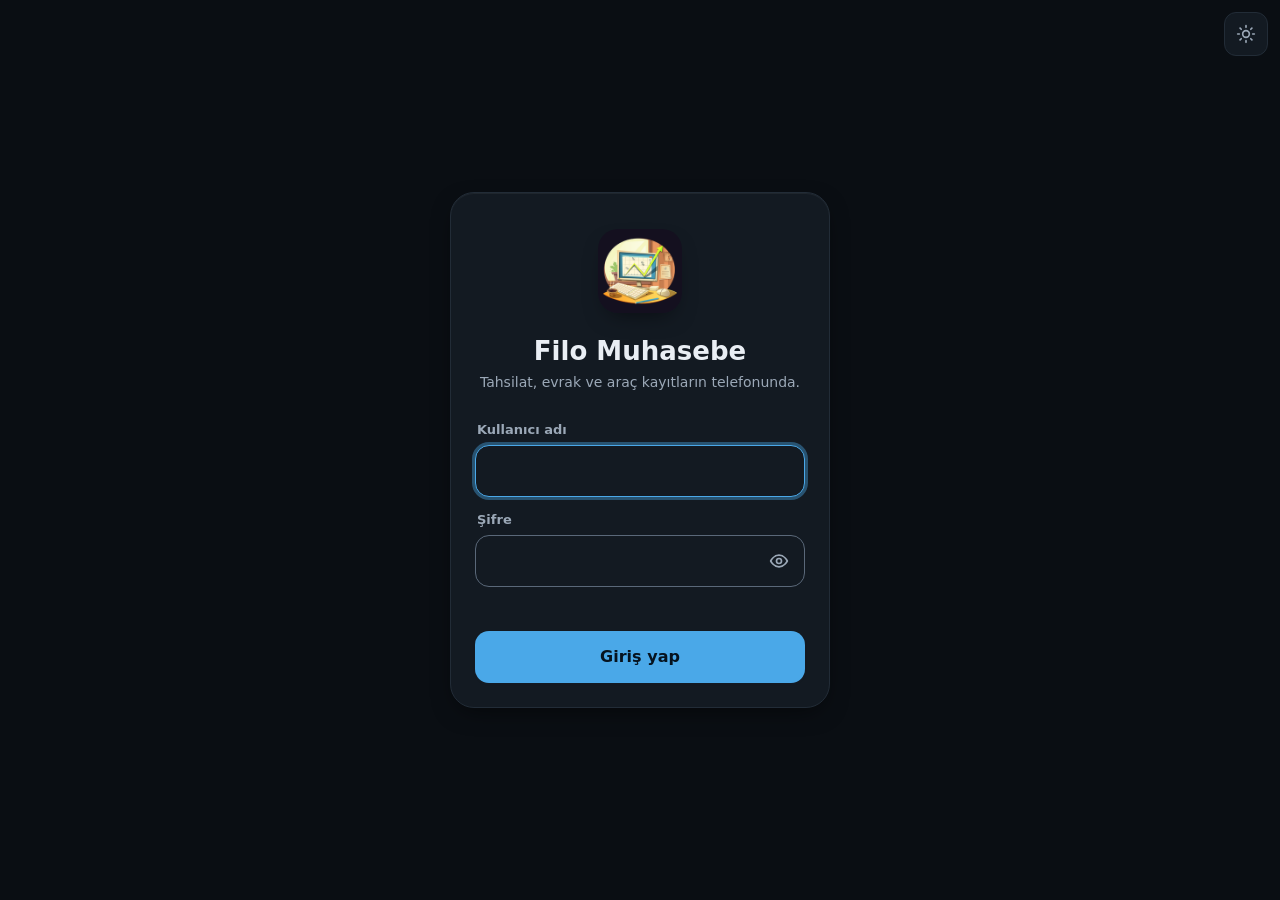
==== index.html @ 8c216546 "Mobil: okul sekmeleri (servis, indirim), son hareketler, duzenle/sil, yeni arac/esnaf/yag/belge (v16" ====
<!DOCTYPE html>
<html lang="tr">
<head>
<meta charset="utf-8">
<meta name="viewport" content="width=device-width, initial-scale=1, viewport-fit=cover">
<meta name="theme-color" content="#0a0e13">
<meta name="color-scheme" content="dark light">
<script>
// Tema ilk boyamadan önce uygulanır (parlama olmasın). Varsayılan koyu; seçim telefonda saklanır.
(function () {
  var t = 'koyu';
  try { t = localStorage.getItem('tema') === 'acik' ? 'acik' : 'koyu'; } catch (e) { /* yoksay */ }
  document.documentElement.setAttribute('data-tema', t);
  document.querySelector('meta[name=theme-color]').setAttribute('content', t === 'acik' ? '#eceff2' : '#0a0e13');
})();
</script>
<meta name="apple-mobile-web-app-capable" content="yes">
<meta name="mobile-web-app-capable" content="yes">
<meta name="apple-mobile-web-app-status-bar-style" content="default">
<meta name="apple-mobile-web-app-title" content="Filo">
<link rel="manifest" href="manifest.webmanifest">
<link rel="icon" href="favicon.ico" sizes="any">
<link rel="icon" type="image/png" sizes="32x32" href="favicon-32.png">
<link rel="apple-touch-icon" href="apple-touch-icon.png">
<link rel="stylesheet" href="stil.css">
<title>Filo Muhasebe</title>
</head>
<body>

<main id="giris" class="giris" hidden>
  <button type="button" class="ikon-btn tema-btn" data-tema-degistir aria-label="Açık temaya geç">
    <svg class="gunes" viewBox="0 0 24 24" width="20" height="20" fill="none" stroke="currentColor" stroke-width="2" stroke-linecap="round" stroke-linejoin="round" aria-hidden="true"><circle cx="12" cy="12" r="4"/><path d="M12 2v2M12 20v2M4.9 4.9l1.4 1.4M17.7 17.7l1.4 1.4M2 12h2M20 12h2M4.9 19.1l1.4-1.4M17.7 6.3l1.4-1.4"/></svg>
    <svg class="ay" viewBox="0 0 24 24" width="20" height="20" fill="none" stroke="currentColor" stroke-width="2" stroke-linecap="round" stroke-linejoin="round" aria-hidden="true"><path d="M21 12.8A9 9 0 1 1 11.2 3a7 7 0 0 0 9.8 9.8z"/></svg>
  </button>
  <form id="giris-form" class="giris-kart" autocomplete="on">
    <div id="g-marka" class="marka"><img id="g-logo" src="ikon-192.png" alt="" width="84" height="84"></div>
    <h1 id="g-baslik" style="--i:1">Filo Muhasebe</h1>
    <p id="g-alt" class="alt" style="--i:2">Tahsilat, evrak ve araç kayıtların telefonunda.</p>
    <label class="alan" style="--i:3"><span>Kullanıcı adı</span>
      <input id="g-kullanici" name="username" autocomplete="username" autocapitalize="words" required aria-describedby="g-hata">
    </label>
    <div class="alan" style="--i:4"><label for="g-pin"><span>Şifre</span></label>
      <div class="sifre-sar">
        <input id="g-pin" name="password" type="password" autocomplete="current-password" required aria-describedby="g-hata">
        <button type="button" id="g-goz" class="goz" aria-pressed="false" aria-label="Şifreyi göster">
          <svg class="acik" viewBox="0 0 24 24" width="20" height="20" fill="none" stroke="currentColor" stroke-width="2" stroke-linecap="round" stroke-linejoin="round" aria-hidden="true"><path d="M2 12s3.6-7 10-7 10 7 10 7-3.6 7-10 7S2 12 2 12z"/><circle cx="12" cy="12" r="3"/></svg>
          <svg class="kapali" viewBox="0 0 24 24" width="20" height="20" fill="none" stroke="currentColor" stroke-width="2" stroke-linecap="round" stroke-linejoin="round" aria-hidden="true"><path d="M3 3l18 18"/><path d="M10.6 5.1A10.6 10.6 0 0 1 12 5c6.4 0 10 7 10 7a17 17 0 0 1-3.2 4.2M6.6 6.6A16.6 16.6 0 0 0 2 12s3.6 7 10 7a9.8 9.8 0 0 0 4.1-.9"/><path d="M9.9 9.9a3 3 0 0 0 4.2 4.2"/></svg>
        </button>
      </div>
    </div>
    <p id="g-hata" class="hata" role="alert" style="--i:5"></p>
    <button class="btn-ana" type="submit" style="--i:6"><span>Giriş yap</span><i class="yukleniyor"></i></button>
  </form>
</main>

<div id="ana" class="ana" hidden>
  <header class="ust">
    <div class="ust-sol">
      <img id="ust-logo" class="ust-logo" alt="" hidden>
      <h1 id="baslik">Filo Muhasebe</h1>
      <span id="donem" class="rozet" hidden></span>
    </div>
    <div class="ust-sag">
      <span id="canli" class="canli"><i></i><b>Canlı</b></span>
      <button type="button" class="ikon-btn tema-btn" data-tema-degistir aria-label="Açık temaya geç">
        <svg class="gunes" viewBox="0 0 24 24" width="20" height="20" fill="none" stroke="currentColor" stroke-width="2" stroke-linecap="round" stroke-linejoin="round" aria-hidden="true"><circle cx="12" cy="12" r="4"/><path d="M12 2v2M12 20v2M4.9 4.9l1.4 1.4M17.7 17.7l1.4 1.4M2 12h2M20 12h2M4.9 19.1l1.4-1.4M17.7 6.3l1.4-1.4"/></svg>
        <svg class="ay" viewBox="0 0 24 24" width="20" height="20" fill="none" stroke="currentColor" stroke-width="2" stroke-linecap="round" stroke-linejoin="round" aria-hidden="true"><path d="M21 12.8A9 9 0 1 1 11.2 3a7 7 0 0 0 9.8 9.8z"/></svg>
      </button>
      <button id="cikis" class="ikon-btn" aria-label="Çıkış" title="Çıkış">
        <svg viewBox="0 0 24 24" width="20" height="20" fill="none" stroke="currentColor" stroke-width="2" stroke-linecap="round" stroke-linejoin="round"><path d="M9 21H5a2 2 0 0 1-2-2V5a2 2 0 0 1 2-2h4"/><path d="m16 17 5-5-5-5"/><path d="M21 12H9"/></svg>
      </button>
    </div>
  </header>

  <div id="veri-uyari" class="veri-uyari" role="status" hidden>
    <p>Veriler alınamadı. Bağlantını kontrol edip tekrar dene.</p>
    <button type="button" class="daha" id="yeniden">Yeniden dene</button>
  </div>

  <section id="v-tahsilat" class="gorunum">
    <div id="ok-bek" class="bek-yer"></div>
    <nav id="ok-sekme" class="filtreler" aria-label="Okul bölümleri"></nav>
    <div id="ok-ogr">
    <section class="ozet vurgulu" aria-label="Özet">
      <div class="ozet-kart" data-tone="kehribar"><small>Kalan</small><strong id="o-kalan">0 ₺</strong></div>
      <div class="ozet-kart" data-tone="mor"><small>Toplam ücret</small><strong id="o-ucret">0 ₺</strong></div>
      <div class="ozet-kart" data-tone="yesil"><small>Tahsil edilen</small><strong id="o-odenen">0 ₺</strong></div>
      <div class="ozet-kart" data-tone="mavi"><small>Tahsilat oranı</small><strong id="o-oran">%0</strong>
        <span class="bar"><i id="o-bar"></i></span></div>
    </section>
    <div class="arama">
      <svg viewBox="0 0 24 24" width="18" height="18" fill="none" stroke="currentColor" stroke-width="2" stroke-linecap="round"><circle cx="11" cy="11" r="7"/><path d="m20 20-3.5-3.5"/></svg>
      <input id="ara" type="search" aria-label="Öğrenci, sınıf veya plaka ara" placeholder="Öğrenci, sınıf veya plaka ara" autocomplete="off" enterkeyhint="search">
    </div>
    <nav id="filtreler" class="filtreler" aria-label="Filtre"></nav>
    <p id="sonuc" class="gizli" role="status"></p>
    <ul id="liste" class="liste"></ul>
    <p id="bos" class="bos" hidden>Eşleşen öğrenci yok. Aramayı ya da filtreyi değiştir.</p>
    </div>
    <div id="ok-diger" hidden></div>
  </section>

  <section id="v-evrak" class="gorunum" hidden>
    <div class="arama">
      <svg viewBox="0 0 24 24" width="18" height="18" fill="none" stroke="currentColor" stroke-width="2" stroke-linecap="round"><circle cx="11" cy="11" r="7"/><path d="m20 20-3.5-3.5"/></svg>
      <input id="ev-ara" type="search" aria-label="Evrak, firma veya kategori ara" placeholder="Evrak, firma veya kategori ara" autocomplete="off" enterkeyhint="search">
    </div>
    <div id="ev-liste" class="ev-liste"></div>
    <p id="ev-bos" class="bos" hidden>Eşleşen evrak yok. Aramayı değiştir.</p>
  </section>
</div>

<nav id="alt-nav" class="alt-nav" hidden aria-label="Bölümler"></nav>

<div id="toast" class="toast" role="status" aria-live="polite"></div>
<div id="perde" class="perde" hidden></div>
<aside id="sayfa" class="sayfa" aria-hidden="true" aria-label="Ayrıntı" role="dialog" aria-modal="true" tabindex="-1" inert>
  <div class="tutamac" id="tutamac" role="button" tabindex="0" aria-label="Kapat"></div>
  <div id="sayfa-icerik"></div>
</aside>

<script src="ayar.js"></script>
<script src="moduller.js"></script>
<script src="uygulama.js"></script>
</body>
</html>
---- stil.css ----
:root, html[data-tema=koyu] {
  /* Koyu premium: mürekkep-mavi zemin, petrol mavisi vurgu. Yeşil/kehribar/kırmızı yalnızca durum anlatır. */
  color-scheme: dark;
  --bg: #0a0e13; --yuz: #131a22; --yuz2: #1a232d; --cizgi: #222c37; --kenar: #5a6879;
  --ana: #4aa8e8; --ana-koyu: #74bdf0; --ana-acik: rgba(74, 168, 232, .14); --on-ana: #06131f; --halka: rgba(74, 168, 232, .4);
  --yesil: #3ecf8e; --kehribar: #f2a93b; --kirmizi: #ff7468; --mavi: #6cb9f2;
  --yazi: #e9eef4; --soluk: #9ba8b7;
  --golge: 0 1px 0 rgba(255, 255, 255, .05) inset, 0 8px 24px -8px rgba(0, 0, 0, .6);
  --golge-ust: 0 -12px 40px rgba(0, 0, 0, .55);
  --perde: rgba(3, 6, 10, .66);
  --toast-zemin: #e9eef4; --toast-yazi: #0a0e13; --on-renk: #0a0e13; --logo-zemin: #f4f7fa;
  --ust-bosluk: env(safe-area-inset-top); --alt-bosluk: env(safe-area-inset-bottom);
  --egri: cubic-bezier(.22, 1, .36, 1);
}
html[data-tema=acik] {
  /* Açık tema: soğuk beton-gri zemin, mürekkep yazı, petrol mavisi vurgu. */
  color-scheme: light;
  --bg: #eceff2; --yuz: #fbfcfd; --yuz2: #e0e5ea; --cizgi: #d1d8df; --kenar: #69747f;
  --ana: #14598a; --ana-koyu: #0e4a74; --ana-acik: rgba(20, 89, 138, .1); --on-ana: #fff; --halka: rgba(20, 89, 138, .25);
  --yesil: #15704a; --kehribar: #8a4604; --kirmizi: #b3261e; --mavi: #185f91;
  --yazi: #1b222c; --soluk: #566170;
  --golge: 0 1px 2px rgba(27, 34, 44, .08), 0 8px 24px -10px rgba(27, 34, 44, .22);
  --golge-ust: 0 -8px 32px rgba(31, 36, 48, .25);
  --perde: rgba(31, 36, 48, .45);
  --toast-zemin: #1b222c; --toast-yazi: #fff; --on-renk: #fff; --logo-zemin: #fff;
}
* { box-sizing: border-box; -webkit-tap-highlight-color: transparent; }
html { background: var(--bg); overflow-x: clip; scroll-padding-top: 64px; scroll-padding-bottom: calc(112px + var(--alt-bosluk)); }
body {
  overflow-x: clip;
  margin: 0; min-height: 100dvh; color: var(--yazi);
  font: 15px/1.4 system-ui, -apple-system, "Segoe UI", Roboto, sans-serif; -webkit-font-smoothing: antialiased;
  overscroll-behavior-y: contain;
}
[hidden] { display: none !important; }
button, input { font: inherit; color: inherit; }
button { cursor: pointer; }

/* ---------- giriş ---------- */
.giris { position: relative; min-height: 100dvh; display: grid; place-items: center; padding: 24px; padding-top: calc(24px + var(--ust-bosluk)); }
.giris .tema-btn { position: absolute; top: calc(12px + var(--ust-bosluk)); right: 12px; }
.giris-kart {
  width: min(100%, 380px); padding: 36px 24px 24px; border-radius: 24px; text-align: center;
  background: var(--yuz); border: 1px solid var(--cizgi);
  box-shadow: var(--golge); animation: belir .4s ease-out both;
}
/* Giriş açılışı: logo belirir, alanlar sırayla yükselir (bir kez, kısa) */
.giris-kart > * { animation: yuksel .5s var(--egri) both; animation-delay: calc(var(--i, 0) * 40ms + 60ms); }
.marka { display: flex; width: fit-content; max-width: 100%; height: 84px; margin: 0 auto 20px; border-radius: 20px; overflow: hidden;
  box-shadow: 0 10px 22px -10px rgba(0, 0, 0, .55); animation: logoGel .5s var(--egri) both; animation-delay: 40ms; }
.marka img { display: block; height: 100%; width: auto; max-width: 100%; object-fit: contain; }
.marka.logolu { padding: 10px 18px; background: var(--logo-zemin); border: 1px solid var(--cizgi); }
.giris-kart h1 { margin: 0; font-size: 26px; font-weight: 600; text-wrap: balance; overflow-wrap: anywhere; }
.giris-kart .alt { margin: 4px 0 28px; color: var(--soluk); font-size: 14px; }
.sifre-sar { position: relative; }
.sifre-sar input { padding-right: 56px; }
.goz { position: absolute; right: 4px; top: 4px; width: 44px; height: 44px; display: grid; place-items: center; border: 0; border-radius: 12px; background: transparent; color: var(--soluk); transition: color .2s, transform .15s var(--egri); }
.goz:active { transform: scale(.9); } .goz[aria-pressed=true] { color: var(--ana); }
.goz .kapali, .goz[aria-pressed=true] .acik { display: none; } .goz[aria-pressed=true] .kapali { display: block; }
.goz:focus-visible, .tema-btn:focus-visible, .eylem:focus-visible, .segment button:focus-visible, .alt-nav button:focus-visible, .hizli button:focus-visible,
.daha:focus-visible, .fab:focus-visible, .btn-tehlike:focus-visible, .geri:focus-visible, .kucuk:focus-visible, .ay-sec:focus-visible, .tutamac:focus-visible { outline: 2px solid var(--ana); outline-offset: 2px; }
.ust-logo { flex: none; height: 36px; width: auto; max-width: 96px; object-fit: contain; padding: 4px 8px; border-radius: 10px; background: var(--logo-zemin); border: 1px solid var(--cizgi); }
.tema-btn svg { grid-area: 1 / 1; transition: transform .45s var(--egri), opacity .25s; }
html[data-tema=koyu] .tema-btn .ay, html[data-tema=acik] .tema-btn .gunes { opacity: 0; transform: rotate(-70deg) scale(.5); }
.alan { display: block; text-align: left; margin-bottom: 14px; }
.alan span { display: block; font-size: 13px; font-weight: 600; color: var(--soluk); margin: 0 0 6px 2px; }
.alan input {
  width: 100%; height: 52px; padding: 0 16px; border-radius: 14px; border: 1px solid var(--kenar);
  background: var(--yuz); outline: none; font-size: 17px; caret-color: var(--ana); transition: border-color .2s, box-shadow .2s;
}
.alan input::placeholder { color: var(--soluk); opacity: 1; }
.alan input:focus { border-color: var(--ana); box-shadow: 0 0 0 3px var(--halka); }
.alan input[aria-invalid=true] { border-color: var(--kirmizi); }
.hata { min-height: 20px; margin: 0 0 10px; color: var(--kirmizi); font-size: 13px; font-weight: 600; }
.giris-kart.salla { animation: salla .45s; }
.btn-ana {
  position: relative; width: 100%; height: 52px; border: 0; border-radius: 14px; font-weight: 700; font-size: 16px; color: var(--on-ana);
  background: var(--ana); box-shadow: 0 1px 2px rgba(31, 36, 48, .2);
  transition: transform .15s var(--egri), background .2s;
}
.btn-ana:hover { background: var(--ana-koyu); }
.btn-ana:active { transform: scale(.97); }
.btn-ana:focus-visible, .ikon-btn:focus-visible, .chip:focus-visible, .kart:focus-visible { outline: 2px solid var(--ana); outline-offset: 3px; }
::selection { background: var(--halka); color: var(--yazi); }
.btn-ana .yukleniyor { display: none; position: absolute; right: 18px; top: 50%; width: 18px; height: 18px; margin-top: -9px;
  border: 2px solid color-mix(in srgb, var(--on-ana) 30%, transparent); border-top-color: var(--on-ana); border-radius: 50%; animation: don .7s linear infinite; }
.btn-ana.bekle { filter: saturate(.7); pointer-events: none; }
.btn-ana.bekle .yukleniyor { display: block; }

/* ---------- ana ---------- */
.ana { max-width: 720px; margin: 0 auto; padding: calc(12px + var(--ust-bosluk)) 16px calc(32px + var(--alt-bosluk)); animation: belir .5s var(--egri) both; }
.ust { display: flex; align-items: center; justify-content: space-between; padding: 8px 0 16px; }
.ust-sol { display: flex; align-items: center; gap: 4px 12px; flex-wrap: wrap; min-width: 0; }
.ust h1 { margin: 0; font-size: 24px; font-weight: 600; }
.rozet { padding: 4px 10px; border-radius: 999px; font-size: 12px; font-weight: 700; color: var(--ana);
  background: var(--ana-acik); border: 1px solid color-mix(in srgb, var(--ana) 30%, transparent); }
.ust-sag { display: flex; align-items: center; gap: 8px; }
.canli { display: inline-flex; align-items: center; gap: 6px; min-width: 92px; font-size: 12px; font-weight: 600; color: var(--soluk); white-space: nowrap; font-variant-numeric: tabular-nums; }
.canli i { width: 8px; height: 8px; border-radius: 50%; background: var(--yesil); }
.canli.kopuk i { background: var(--kirmizi); }
.ikon-btn { width: 44px; height: 44px; display: grid; place-items: center; border-radius: 12px; border: 1px solid var(--cizgi);
  background: var(--yuz); color: var(--soluk); transition: transform .15s, color .2s; }
.ikon-btn:active { transform: scale(.92); color: var(--yazi); }

.ozet { display: grid; grid-template-columns: repeat(2, minmax(0, 1fr)); gap: 12px; margin-bottom: 16px; }
.ozet-kart { padding: 16px; border-radius: 16px; background: var(--yuz); border: 1px solid var(--cizgi); }
/* Renk yalnızca durum anlatır: yeşil artı/tahsil, kehribar bekleyen/gider, kırmızı eksi. Diğer sayılar nötr kalır. */
.ozet-kart[data-tone=yesil] { --ton: var(--yesil); } .ozet-kart[data-tone=kehribar] { --ton: var(--kehribar); } .ozet-kart[data-tone=kirmizi] { --ton: var(--kirmizi); }
.ozet-kart small { display: block; color: var(--soluk); font-size: 13px; font-weight: 600; margin-bottom: 4px; }
.ozet-kart strong { font-size: clamp(17px, 5.6vw, 22px); font-weight: 600; font-variant-numeric: tabular-nums; white-space: nowrap; color: var(--ton, var(--yazi)); }
/* Vurgulu özet: ilk kart (asıl rakam) tam genişlikte ve büyük; son kart tek kalırsa o da tam genişlikte */
.ozet.vurgulu > .ozet-kart:first-child { grid-column: 1 / -1; }
.ozet.vurgulu > .ozet-kart:first-child strong { font-size: clamp(24px, 8vw, 30px); }
.ozet.vurgulu > .ozet-kart:last-child:nth-child(even) { grid-column: 1 / -1; }
.veri-uyari { margin: 0 0 16px; padding: 16px; border-radius: 16px; border: 1px solid color-mix(in srgb, var(--kehribar) 40%, transparent); background: color-mix(in srgb, var(--kehribar) 10%, transparent); }
.veri-uyari p { margin: 0 0 4px; font-weight: 600; }
.veri-uyari .daha { margin-top: 8px; }
.veri-uyari:not([hidden]) ~ .gorunum .iskelet-kart { display: none; }
.bar { display: block; height: 6px; border-radius: 3px; background: var(--yuz2); margin-top: 8px; overflow: hidden; }
.bar i { display: block; height: 100%; width: 0; border-radius: 3px; background: var(--ana); transition: width .5s var(--egri); }

.arama { position: sticky; top: 0; z-index: 5; display: flex; align-items: center; gap: 12px; height: 48px; padding: 0 16px; margin: 0 0 12px;
  border-radius: 14px; border: 1px solid var(--kenar); background: var(--yuz); color: var(--soluk);
  transition: border-color .2s, box-shadow .2s; }
.arama:focus-within { border-color: var(--ana); box-shadow: 0 0 0 3px var(--halka); color: var(--ana); }
.arama input { flex: 1; min-width: 0; height: 100%; border: 0; outline: 0; background: transparent; font-size: 16px; color: var(--yazi); caret-color: var(--ana); }
.arama input::placeholder { color: var(--soluk); opacity: 1; }

.filtreler { display: flex; gap: 8px; overflow-x: auto; padding: 2px 2px 12px; scrollbar-width: none; margin: 0 -16px; padding-inline: 16px; }
.filtreler::-webkit-scrollbar { display: none; }
.chip { flex: none; display: inline-flex; align-items: center; gap: 8px; height: 44px; padding: 0 16px; border-radius: 999px; font-size: 13px; font-weight: 600;
  border: 1px solid var(--cizgi); background: var(--yuz); color: var(--soluk); transition: background-color .2s var(--egri), border-color .2s var(--egri), color .2s var(--egri), transform .15s var(--egri); }
.chip b { font-weight: 600; padding: 1px 8px; border-radius: 999px; background: var(--yuz2); font-size: 12px; font-variant-numeric: tabular-nums; }
.chip.secili { color: var(--on-ana); border-color: var(--ana); background: var(--ana); }
.chip.secili b { background: color-mix(in srgb, var(--on-ana) 18%, transparent); }
.chip:active { transform: scale(.95); }

.liste { list-style: none; margin: 0; padding: 0; display: grid; grid-template-columns: minmax(0, 1fr); gap: 12px; }
.liste > li { min-width: 0; }
.kart { display: block; width: 100%; text-align: left; padding: 16px; border-radius: 16px; border: 1px solid var(--cizgi); background: var(--yuz); color: var(--yazi);
  transition: transform .18s var(--egri), border-color .2s, background .3s; position: relative; overflow: hidden; }
.kart:active { transform: scale(.985); background: var(--yuz2); }
.kart.yeni { animation: yuksel .4s var(--egri) both; }
.kart.degisti::before { content: ""; position: absolute; inset: 0; background: var(--ana); opacity: 0; animation: parilda 1.4s ease-out; pointer-events: none; }
.k-ust { display: flex; align-items: center; gap: 12px; }
.avatar { flex: none; width: 44px; height: 44px; border-radius: 12px; display: grid; place-items: center; font-weight: 600; font-size: 15px;
  color: var(--ana); background: var(--ana-acik); }
.k-orta { flex: 1; min-width: 0; }
.k-ad { font-weight: 700; white-space: nowrap; overflow: hidden; text-overflow: ellipsis; }
.k-alt { color: var(--soluk); font-size: 13px; white-space: nowrap; overflow: hidden; text-overflow: ellipsis; }
.k-sag { text-align: right; flex: none; }
.k-kalan { font-weight: 600; font-size: 16px; font-variant-numeric: tabular-nums; }
.k-kalan.sifir { color: var(--yesil); }
.rozet-d { display: inline-block; margin-top: 4px; padding: 2px 8px; border-radius: 999px; font-size: 12px; font-weight: 600; font-variant-numeric: tabular-nums; }
.rozet-d.odendi { color: var(--yesil); background: color-mix(in srgb, var(--yesil) 15%, transparent); }
.rozet-d.kismi { color: var(--kehribar); background: color-mix(in srgb, var(--kehribar) 15%, transparent); }
.rozet-d.bekliyor { color: var(--kirmizi); background: color-mix(in srgb, var(--kirmizi) 15%, transparent); }
.rozet-d.pesin { color: var(--mavi); background: color-mix(in srgb, var(--mavi) 15%, transparent); margin-left: 4px; }
.k-bar { height: 6px; border-radius: 3px; background: var(--yuz2); margin-top: 12px; overflow: hidden; }
.k-bar i { display: block; height: 100%; width: 0; border-radius: 3px; transition: width .5s var(--egri); }
.odendi .k-bar i, .k-bar i.odendi { background: var(--yesil); } .k-bar i.kismi { background: var(--kehribar); } .k-bar i.bekliyor { background: var(--kirmizi); }
.bos { text-align: center; color: var(--soluk); padding: 40px 0; animation: belir .4s both; }

/* ---------- alt sayfa ---------- */
.perde { position: fixed; inset: 0; z-index: 20; background: var(--perde); opacity: 0; transition: opacity .3s; }
.perde.acik { opacity: 1; }
.sayfa { position: fixed; left: 0; right: 0; bottom: 0; z-index: 30; max-width: 720px; margin: 0 auto; max-height: 88dvh; overflow-y: auto; overscroll-behavior: contain;
  padding: 8px 18px calc(24px + var(--alt-bosluk)); border-radius: 24px 24px 0 0; border: 1px solid var(--cizgi); border-bottom: 0;
  background: var(--yuz); box-shadow: var(--golge-ust);
  transform: translateY(105%); transition: transform .45s var(--egri); }
.sayfa.acik { transform: translateY(0); }
.sayfa:not(.acik) { box-shadow: none; transition-duration: .28s; }
.sayfa.surukleniyor { transition: none; }
.tutamac { position: relative; width: 100%; height: 32px; margin: -4px 0 4px; touch-action: none; cursor: pointer; border-radius: 12px; }
.tutamac::before { content: ""; position: absolute; left: 50%; top: 13px; width: 44px; height: 5px; margin-left: -22px; border-radius: 3px; background: var(--kenar); }
.d-baslik { display: flex; align-items: center; gap: 16px; margin-bottom: 16px; }
.d-baslik .avatar { width: 56px; height: 56px; border-radius: 16px; font-size: 18px; }
.d-baslik h2 { margin: 0; font-size: 19px; }
.d-baslik p { margin: 2px 0 0; color: var(--soluk); font-size: 13px; }
.d-ucluk { display: grid; grid-template-columns: repeat(3, 1fr); gap: 8px; margin-bottom: 16px; }
.d-ucluk div { padding: 12px 8px; border-radius: 14px; background: var(--bg); text-align: center; }
.d-ucluk small { display: block; color: var(--soluk); font-size: 12px; }
.d-ucluk strong { font-size: 15px; font-variant-numeric: tabular-nums; }
.d-ucluk .y strong { color: var(--yesil); } .d-ucluk .k strong { color: var(--kehribar); }
.d-eylem { display: grid; grid-template-columns: 1fr 1fr; gap: 10px; margin-bottom: 18px; }
.eylem { height: 48px; display: flex; align-items: center; justify-content: center; gap: 8px; border-radius: 14px; border: 1px solid var(--kenar);
  background: var(--yuz); color: var(--yazi); font-weight: 600; text-decoration: none; transition: transform .15s; }
.eylem:active { transform: scale(.96); } .eylem.devre { opacity: .4; pointer-events: none; } .eylem svg { flex: none; }
.d-sec { margin: 0 0 10px; font-size: 13px; font-weight: 700; color: var(--soluk); }
.zaman { list-style: none; margin: 0; padding: 0 0 0 18px; border-left: 2px solid var(--cizgi); display: grid; gap: 14px; }
.zaman li { position: relative; }
.anim .zaman li { animation: yuksel .4s var(--egri) both; animation-delay: calc(80ms + var(--sira, 0) * 40ms); }
.zaman li::before { content: ""; position: absolute; left: -25px; top: 5px; width: 12px; height: 12px; border-radius: 50%; background: var(--yesil); box-shadow: 0 0 0 4px var(--yuz); }
.z-ust { display: flex; justify-content: space-between; gap: 10px; font-weight: 700; font-variant-numeric: tabular-nums; }
.z-alt { color: var(--soluk); font-size: 12.5px; }

/* ---------- alt gezinme, bildirim, form, evrak ---------- */
body.altnavli .ana { padding-bottom: calc(96px + var(--alt-bosluk)); }
.alt-nav { position: fixed; left: 0; right: 0; bottom: 0; z-index: 10; display: flex; justify-content: flex-start; gap: 4px; padding: 8px 10px calc(8px + var(--alt-bosluk));
  overflow-x: auto; scrollbar-width: none;
  background: var(--yuz); border-top: 1px solid var(--cizgi); }
.alt-nav::-webkit-scrollbar { display: none; }
.alt-nav button { flex: 1 0 68px; white-space: nowrap; display: flex; flex-direction: column; align-items: center; gap: 3px; padding: 8px 6px; border: 0; border-radius: 14px;
  background: transparent; color: var(--soluk); font-size: 12px; font-weight: 600; transition: color .2s, background .25s var(--egri), transform .15s; }
.alt-nav button img { width: 34px; height: 34px; object-fit: contain; opacity: .6; filter: saturate(.7); transition: opacity .25s, transform .3s var(--egri), filter .25s; }
.alt-nav button.secili img { opacity: 1; filter: none; transform: scale(1.12); }
.alt-nav button svg { flex: none; width: 34px; height: 34px; padding: 6px; opacity: .6; transition: opacity .25s; }
.alt-nav button.secili svg { opacity: 1; }
.diger-liste { list-style: none; margin: 0; padding: 0; display: grid; gap: 8px; }
.kart.diger img { flex: none; width: 34px; height: 34px; object-fit: contain; }
.kart.diger.secili { border-color: var(--ana); }
.soru-kutu { width: min(90vw, 360px); padding: 24px 20px 20px; border-radius: 20px; border: 1px solid var(--cizgi); background: var(--yuz); color: var(--yazi); box-shadow: var(--golge); }
.soru-kutu::backdrop { background: var(--perde); }
.soru-kutu h2 { margin: 0 0 8px; font-size: 18px; }
.soru-kutu p { margin: 0 0 20px; color: var(--soluk); font-size: 15px; line-height: 1.5; }
.soru-dugme { display: grid; grid-template-columns: 1fr 1fr; gap: 10px; }
.soru-dugme .btn-ana { height: 48px; font-size: 15px; }
.btn-ana.tehlike { background: var(--kirmizi); color: var(--on-renk); }
.btn-ana.tehlike:hover { background: var(--kirmizi); }
.alt-nav button:active { transform: scale(.94); }
.alt-nav button.secili { color: var(--ana); background: var(--ana-acik); }
.alt-nav button[hidden] { display: none; }

.toast { position: fixed; left: 50%; bottom: calc(24px + var(--alt-bosluk)); z-index: 50; max-width: min(92vw, 420px); padding: 12px 18px; border-radius: 14px;
  background: var(--toast-zemin); color: var(--toast-yazi); border: 1px solid var(--toast-zemin); box-shadow: var(--golge); font-weight: 600; font-size: 14px; text-align: center;
  transform: translate(-50%, 30px); opacity: 0; pointer-events: none; transition: transform .35s var(--egri), opacity .25s; }
body.altnavli .toast { bottom: calc(92px + var(--alt-bosluk)); }
.toast.goster { transform: translate(-50%, 0); opacity: 1; }
.toast.hata { background: var(--kirmizi); border-color: var(--kirmizi); color: var(--on-renk); } .toast.uyari { background: var(--kehribar); border-color: var(--kehribar); color: var(--on-renk); }

.ev-liste .d-sec { margin: 18px 0 8px; display: flex; align-items: center; gap: 8px; }
.ev-liste .d-sec b { padding: 1px 8px; border-radius: 999px; background: var(--yuz2); font-size: 12px; }
.ev-ikon { font-size: 12px; letter-spacing: .3px; background: var(--ana); color: var(--on-ana); }
.kart.ev svg { flex: none; color: var(--ana); }
.kart.yukleniyor-k { opacity: .55; pointer-events: none; animation: nabizK 1s ease-in-out infinite; }
@keyframes nabizK { 50% { opacity: .85; } }

.rozet-d.bek { color: var(--kehribar); background: color-mix(in srgb, var(--kehribar) 15%, transparent); margin-left: 4px; }
.geri { width: 44px; height: 44px; border-radius: 12px; border: 1px solid var(--cizgi); background: var(--yuz); font-size: 26px; line-height: 1; color: var(--yazi); }
.d-baslik .geri { flex: none; }
#d-odeme-ekle { margin-bottom: 12px; }
.zaman.bekleyen li::before { background: var(--kehribar); }
.zaman.bekleyen li.red::before { background: var(--kirmizi); }
.kucuk { margin-left: 8px; padding: 2px 12px; min-height: 44px; min-width: 44px; border-radius: 8px; border: 1px solid var(--cizgi); background: var(--yuz); color: var(--soluk); font-size: 13px; }

#odeme-form .alan { margin-bottom: 14px; }
.hizli { margin: -6px 0 12px; display: flex; gap: 8px; flex-wrap: wrap; }
.hizli:empty { display: none; }
.hizli button { min-height: 44px; padding: 0 16px; border-radius: 999px; border: 1px solid var(--cizgi); background: var(--yuz); color: var(--ana); font-size: 13px; font-weight: 600; }
.segment { display: grid; grid-template-columns: repeat(3, minmax(0, 1fr)); gap: 8px; padding: 4px; border-radius: 14px; background: var(--yuz2); border: 1px solid var(--cizgi); }
.segment button { height: 44px; border: 0; border-radius: 10px; background: transparent; color: var(--soluk); font-size: 13px; font-weight: 600; transition: background-color .2s var(--egri), color .2s var(--egri); }
.segment button.secili { background: var(--ana); color: var(--on-ana); }
.foto-sec { display: grid; grid-template-columns: 1fr 1fr; gap: 10px; }
.foto-sec .eylem { cursor: pointer; font-size: 14px; position: relative; }
.foto-sec input[type=file] { position: absolute; inset: 0; width: 100%; height: 100%; opacity: 0; cursor: pointer; }
.foto-sec .eylem:focus-within { outline: 2px solid var(--ana); outline-offset: 2px; }
.onizleme { display: flex; align-items: center; gap: 12px; margin-top: 10px; padding: 8px; border-radius: 14px; background: var(--bg); border: 1px solid var(--cizgi); font-size: 12.5px; color: var(--soluk); }
.onizleme img, .onizleme .pdf { flex: none; width: 56px; height: 56px; border-radius: 10px; object-fit: cover; }
.onizleme .pdf { display: grid; place-items: center; background: var(--yuz2); font-weight: 600; color: var(--ana); }
.onizleme span { flex: 1; min-width: 0; overflow: hidden; text-overflow: ellipsis; white-space: nowrap; }
.not-kucuk { margin: 12px 4px 0; text-align: center; color: var(--soluk); font-size: 12px; }
.alan input[type=date], .alan input[type=time] { color-scheme: inherit; }
.alan select { width: 100%; height: 52px; padding: 0 12px; border-radius: 14px; border: 1px solid var(--kenar); background: var(--yuz); color: var(--yazi); font-size: 16px; outline: none; }
.alan select:focus { border-color: var(--ana); box-shadow: 0 0 0 3px var(--halka); }
#modul-form .alan { margin-bottom: 14px; }
.hesap { margin: -4px 0 14px; padding: 10px 14px; border-radius: 12px; background: var(--ana-acik); border: 1px solid color-mix(in srgb, var(--ana) 30%, transparent); font-size: 13.5px; }

/* ---------- modül sayfaları ---------- */
.filtre-satir { display: flex; align-items: center; gap: 8px; margin: 0 -16px 4px; padding-inline: 16px; }
.filtre-satir .filtreler { flex: 1; min-width: 0; margin: 0; padding-inline: 0; }
.ay-sec { flex: none; height: 44px; max-width: 46%; padding: 0 12px; border-radius: 999px; border: 1px solid var(--cizgi); background: var(--yuz); color: var(--yazi); font-size: 16px; font-weight: 600; margin-bottom: 12px; }
.daha { display: block; width: 100%; margin: 12px 0 0; height: 48px; border-radius: 14px; border: 1px dashed var(--kenar); background: transparent; color: var(--ana); font-weight: 600; }
.fab { position: fixed; right: 16px; bottom: calc(92px + var(--alt-bosluk)); z-index: 9; width: 56px; height: 56px; display: grid; place-items: center; border: 0; border-radius: 16px; color: var(--on-ana);
  background: var(--ana); box-shadow: var(--golge); animation: yuksel .4s var(--egri) both; transition: transform .15s var(--egri); }
.fab:active { transform: scale(.94); }
.gorunum:has(> .fab) { padding-bottom: 72px; }
body:not(.altnavli) .fab { bottom: calc(24px + var(--alt-bosluk)); }
.bek-liste { list-style: none; margin: 0 0 12px; padding: 0; display: grid; gap: 8px; }
.bek-liste li { padding: 10px 14px; border-radius: 14px; background: color-mix(in srgb, var(--kehribar) 12%, transparent); border: 1px solid color-mix(in srgb, var(--kehribar) 40%, transparent); font-size: 13.5px; display: flex; flex-wrap: wrap; align-items: center; gap: 4px 10px; }
.bek-liste li.red { background: color-mix(in srgb, var(--kirmizi) 12%, transparent); border-color: color-mix(in srgb, var(--kirmizi) 42%, transparent); }
.bek-liste small { color: var(--soluk); flex: 1 1 100%; }

/* ---------- ayarlar: kullanıcı yönetimi ---------- */
.ay-not { margin: 0 0 6px; }
.ay-durum { margin: 0 0 12px; min-height: 18px; }
.onay-blok { margin-bottom: 14px; }
.onay-etiket { margin: 0 0 6px 2px; font-size: 13px; font-weight: 600; color: var(--soluk); }
.onay-grup { display: grid; border: 1px solid var(--kenar); border-radius: 14px; background: var(--yuz); overflow: hidden; }
.onay { display: flex; align-items: center; gap: 12px; min-height: 48px; padding: 0 16px; font-size: 15px; cursor: pointer; }
.onay + .onay { border-top: 1px solid var(--cizgi); }
.onay input { flex: none; width: 22px; height: 22px; margin: 0; accent-color: var(--ana); }
.izin-liste { list-style: none; margin: 0 0 18px; padding: 0; border: 1px solid var(--cizgi); border-radius: 14px; background: var(--yuz); overflow: hidden; }
.izin-liste li { display: flex; align-items: center; gap: 12px; min-height: 44px; padding: 0 14px; color: var(--soluk); font-size: 14.5px; }
.izin-liste li + li { border-top: 1px solid var(--cizgi); }
.izin-liste li.var { color: var(--yazi); font-weight: 600; }
.izin-liste i { flex: none; width: 20px; text-align: center; font-style: normal; color: var(--kenar); }
.izin-liste li.var i { color: var(--yesil); }
.btn-tehlike { width: 100%; height: 48px; margin-top: 10px; border-radius: 14px; border: 1px solid var(--kirmizi); background: transparent; color: var(--kirmizi); font-weight: 700; font-size: 15px; transition: transform .15s var(--egri), background .2s; }
.btn-tehlike:active { transform: scale(.97); background: color-mix(in srgb, var(--kirmizi) 10%, transparent); }
.d-satir { display: flex; justify-content: space-between; gap: 16px; padding: 10px 2px; border-bottom: 1px solid var(--cizgi); font-size: 14px; }
.d-satir span { color: var(--soluk); flex: none; } .d-satir b { font-weight: 600; text-align: right; overflow-wrap: anywhere; }
.d-satir a, .zaman a { color: var(--ana); text-underline-offset: 3px; }
.d-sec { margin-top: 18px; }
.belge-liste { list-style: none; margin: 0; padding: 0; display: grid; gap: 8px; }
.belge-liste li { display: flex; justify-content: space-between; align-items: center; gap: 12px; padding: 10px 12px; border-radius: 14px; background: var(--bg); }
.belge-liste li div { min-width: 0; } .belge-liste b { display: block; font-size: 14px; } .belge-liste small { color: var(--soluk); font-size: 12px; }
.belge-liste .rozet-d { margin-top: 0; flex: none; }
.yesil-y { color: var(--yesil); }
.zaman li.od::before { background: var(--mavi); }
.ist-sirasi { display: grid; grid-template-columns: repeat(2, minmax(0, 1fr)); gap: 8px; margin-bottom: 14px; }
.ist { padding: 10px 12px; border-radius: 14px; background: var(--yuz); border: 1px solid var(--cizgi); }
.ist small { display: block; color: var(--soluk); font-size: 12px; } .ist strong { font-size: 15px; font-variant-numeric: tabular-nums; }
.ist-bakiye { margin-bottom: 4px; }
.grafik { position: relative; touch-action: pan-y; display: grid; grid-template-columns: repeat(12, minmax(0, 1fr)); gap: 2px; align-items: end; height: 176px; padding: 10px 8px 4px; border-radius: 18px; background: var(--yuz); border: 1px solid var(--cizgi); }
.grafik::before { content: ""; position: absolute; inset: 10px 8px 24px; pointer-events: none; background: repeating-linear-gradient(to bottom, var(--cizgi) 0 1px, transparent 1px 25%); opacity: .7; }
.b-grup { position: relative; height: 100%; display: flex; flex-direction: column; justify-content: flex-end; align-items: center; gap: 4px; min-width: 0; padding: 0; border: 0; border-radius: 10px; background: transparent; color: inherit; transition: background .2s; }
.b-grup.secili { background: color-mix(in srgb, var(--ana) 11%, transparent); }
.b-grup:focus-visible { outline: 2px solid var(--ana); outline-offset: 1px; }
.b-cift { flex: 1; width: 100%; display: flex; align-items: flex-end; justify-content: center; gap: 2px; }
.b-cift i { flex: 1; max-width: 9px; min-height: 2px; border-radius: 3px 3px 0 0; transform-origin: bottom; transition: opacity .25s; }
.grafik.ilk-cizim .b-cift i { animation: buyu .5s var(--egri) both; }
.grafik.sec .b-grup:not(.secili) .b-cift i { opacity: .7; }
.b-cift i.gelir, .lejant i.gelir { background: var(--yesil); }
/* Gider çubuğu çizgili: yeşil/kehribar ayrımı renk körlüğünde de okunur */
.b-cift i.gider, .lejant i.gider { background: repeating-linear-gradient(135deg, var(--kehribar) 0 3px, color-mix(in srgb, var(--kehribar) 35%, var(--yuz)) 3px 6px); }
.b-grup small { font-size: 12px; color: var(--soluk); padding-bottom: 2px; } .b-grup.secili small { color: var(--yazi); font-weight: 700; }
.gr-oku { min-height: 22px; margin: 0 0 8px; display: flex; flex-wrap: wrap; align-items: baseline; gap: 2px 14px; font-size: 13px; color: var(--soluk); font-variant-numeric: tabular-nums; }
.gr-oku b { margin-right: auto; color: var(--yazi); font-weight: 700; } .gr-oku .g { color: var(--yesil); font-weight: 700; } .gr-oku .d { color: var(--kehribar); font-weight: 700; }
.lejant { display: flex; gap: 16px; justify-content: center; margin: 8px 0 4px; font-size: 12px; color: var(--soluk); }
.lejant i { display: inline-block; width: 10px; height: 10px; border-radius: 3px; margin-right: 6px; }
.sayi-rozet { padding: 1px 8px; border-radius: 999px; background: var(--yuz2); font-size: 12px; font-variant-numeric: tabular-nums; }
.d-satir b, .belge-liste b, .hesap { font-variant-numeric: tabular-nums; }
@keyframes buyu { from { transform: scaleY(0); } to { transform: scaleY(1); } }

/* ---------- geçiş, iskelet, dokunma ---------- */
.gorunum.gecis { animation: gecisGel .34s var(--egri) both; }
.iskelet-kart { position: relative; overflow: hidden; height: 86px; border-radius: 16px; border: 1px solid var(--cizgi); background: var(--yuz); }
.iskelet-kart::after { content: ""; position: absolute; inset: 0; background: linear-gradient(100deg, transparent 30%, var(--yuz2) 50%, transparent 70%); transform: translateX(-100%); animation: parilti 1.6s linear 6; }
.gizli { position: absolute; width: 1px; height: 1px; overflow: hidden; clip-path: inset(50%); white-space: nowrap; }
button:disabled { cursor: not-allowed; opacity: .5; }
@media (hover: hover) {
  .kart:hover { border-color: var(--kenar); } .chip:hover { border-color: var(--kenar); color: var(--yazi); }
  .chip.secili:hover { color: var(--on-ana); } .alt-nav button:hover:not(.secili) { color: var(--yazi); } .ikon-btn:hover { color: var(--yazi); border-color: var(--kenar); }
}
html.tema-gecis, html.tema-gecis *:not(svg):not(.sayfa):not(.perde) { transition: background-color .3s ease, border-color .3s ease, color .3s ease !important; }
.sayfa:focus { outline: none; }

/* ---------- animasyonlar ---------- */
@keyframes yuksel { from { opacity: 0; transform: translateY(8px); } to { opacity: 1; transform: none; } }
@keyframes logoGel { from { opacity: 0; transform: scale(.92); } to { opacity: 1; transform: none; } }
@keyframes gecisGel { from { opacity: 0; transform: translateY(10px); } to { opacity: 1; transform: none; } }
@keyframes parilti { to { transform: translateX(100%); } }
@keyframes belir { from { opacity: 0; } to { opacity: 1; } }
@keyframes salla { 20%, 60% { transform: translateX(-8px); } 40%, 80% { transform: translateX(8px); } }
@keyframes don { to { transform: rotate(360deg); } }
@keyframes nabiz { 50% { opacity: .35; } }
@keyframes parilda { 0% { opacity: .28; } 100% { opacity: 0; } }
@media (prefers-reduced-motion: reduce) { *, *::before, *::after { animation-duration: .01ms !important; animation-delay: 0s !important; animation-iteration-count: 1 !important; transition-duration: .01ms !important; scroll-behavior: auto !important; } .iskelet-kart::after { animation: none; }
  /* Hareket azaltılsa bile "işleniyor" geri bildirimi kalır: dönmez, yalnızca yavaşça solup belirir */
  .btn-ana.bekle .yukleniyor { animation: nabiz 1.4s ease-in-out infinite !important; } }
@media (min-width: 640px) { .ozet { grid-template-columns: repeat(4, minmax(0, 1fr)); } }

/* ---------- düzenle/sil, okul sekmeleri, ek özetler ---------- */
.d-eylem.tek { grid-template-columns: 1fr; }
.d-eylem:not(:first-child) { margin-top: 18px; }
.eylem-sil { color: var(--kirmizi); border-color: color-mix(in srgb, var(--kirmizi) 55%, transparent); }
.satir-eylem { display: flex; flex-wrap: wrap; gap: 8px; margin-top: 4px; }
.satir-eylem .kucuk { margin-left: 0; }
.b-sag { display: inline-flex; align-items: center; gap: 6px; flex: none; }
.b-sag .kucuk { margin-left: 0; }
#ok-sekme { margin-bottom: 4px; }
.ok-not { margin: 0 0 12px; }
.kart.sabit { cursor: default; }
.kart.sabit:active { transform: none; background: var(--yuz); }
.kart.ev-yok { opacity: .6; cursor: default; }
.kart.ev-yok:active { transform: none; background: var(--yuz); }
.srv-satir { display: flex; justify-content: space-between; flex-wrap: wrap; gap: 4px 12px; margin-top: 10px; font-size: 12.5px; color: var(--soluk); }
.srv-satir a { color: inherit; }
.srv-rozet { display: flex; flex-wrap: wrap; gap: 6px; margin-top: 10px; }
.kirmizi-y { color: var(--kirmizi); }
.ekstra-kutu { margin: 0 0 12px; border: 1px solid var(--cizgi); border-radius: 16px; background: var(--yuz); padding: 0 14px; }
.ekstra-kutu summary { cursor: pointer; padding: 14px 0; min-height: 44px; font-weight: 700; font-size: 14px; display: flex; align-items: center; gap: 8px; }
.ekstra-kutu summary:focus-visible { outline: 2px solid var(--ana); outline-offset: 2px; border-radius: 8px; }
.ekstra-kutu[open] summary { border-bottom: 1px solid var(--cizgi); margin-bottom: 10px; }
.ekstra-kutu .belge-liste { padding-bottom: 12px; }
.bolum-liste { list-style: none; margin: 0; padding: 0 0 12px; display: grid; gap: 10px; }
.bolum-liste li { display: grid; grid-template-columns: minmax(0, 1fr) minmax(0, 1.2fr) auto; align-items: center; gap: 10px; font-size: 13px; }
.bolum-liste li > span:first-child { overflow: hidden; text-overflow: ellipsis; white-space: nowrap; }
.b-cubuk { height: 8px; border-radius: 999px; background: var(--yuz2); overflow: hidden; }
.b-cubuk i { display: block; height: 100%; border-radius: 999px; background: var(--ana); }
.hareket-liste { list-style: none; margin: 0 0 16px; padding: 0; display: grid; gap: 8px; }
.hareket-liste li { display: flex; justify-content: space-between; align-items: center; gap: 12px; padding: 10px 12px; border-radius: 14px; background: var(--bg); }
.hareket-liste li div { min-width: 0; } .hareket-liste b { display: block; font-size: 14px; }
.hareket-liste small { display: block; color: var(--soluk); font-size: 12px; overflow: hidden; text-overflow: ellipsis; white-space: nowrap; }
.h-tutar { flex: none; font-weight: 700; font-variant-numeric: tabular-nums; font-size: 14px; }
.h-tutar.gelir { color: var(--yesil); } .h-tutar.gider { color: var(--kehribar); } .h-tutar.odeme { color: var(--mavi); }
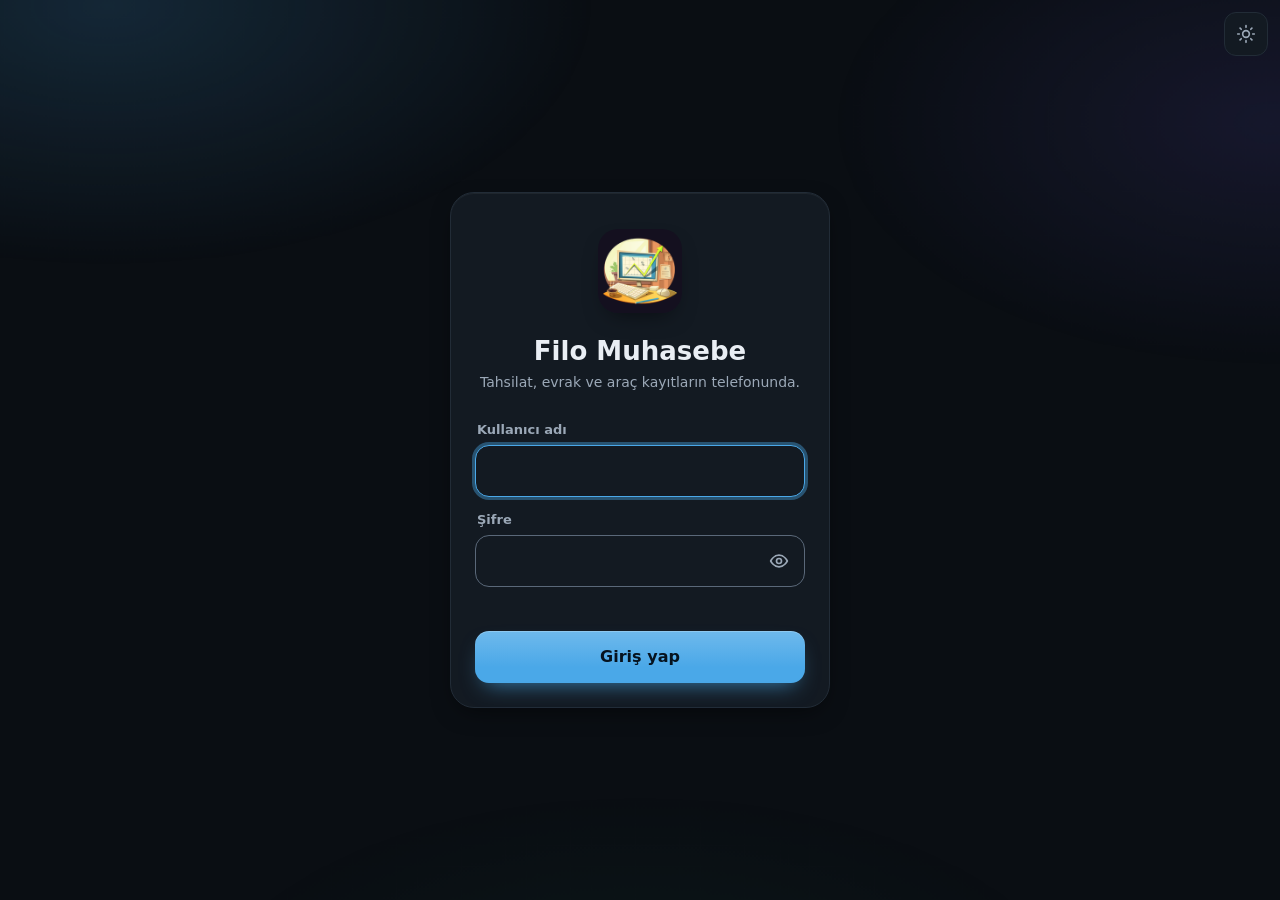
==== commit a1cff149: "Hareket katmani: dokunma dalgasi, kayan sekme, cekerek yenile (v20)" ====
--- a/index.html
+++ b/index.html
@@ -122,5 +122,6 @@
 <script src="ayar.js"></script>
 <script src="moduller.js"></script>
 <script src="uygulama.js"></script>
+<script src="hareket.js"></script>
 </body>
 </html>
--- a/stil.css
+++ b/stil.css
@@ -49,7 +49,7 @@
 .marka { display: flex; width: fit-content; max-width: 100%; height: 84px; margin: 0 auto 20px; border-radius: 20px; overflow: hidden;
   box-shadow: 0 10px 22px -10px rgba(0, 0, 0, .55); animation: logoGel .5s var(--egri) both; animation-delay: 40ms; }
 .marka img { display: block; height: 100%; width: auto; max-width: 100%; object-fit: contain; }
-.marka.logolu { padding: 10px 18px; background: var(--logo-zemin); border: 1px solid var(--cizgi); }
+.marka.logolu { padding: 0; background: transparent; border: 0; box-shadow: none; border-radius: 0; overflow: visible; }
 .giris-kart h1 { margin: 0; font-size: 26px; font-weight: 600; text-wrap: balance; overflow-wrap: anywhere; }
 .giris-kart .alt { margin: 4px 0 28px; color: var(--soluk); font-size: 14px; }
 .sifre-sar { position: relative; }
@@ -59,7 +59,7 @@
 .goz .kapali, .goz[aria-pressed=true] .acik { display: none; } .goz[aria-pressed=true] .kapali { display: block; }
 .goz:focus-visible, .tema-btn:focus-visible, .eylem:focus-visible, .segment button:focus-visible, .alt-nav button:focus-visible, .hizli button:focus-visible,
 .daha:focus-visible, .fab:focus-visible, .btn-tehlike:focus-visible, .geri:focus-visible, .kucuk:focus-visible, .ay-sec:focus-visible, .tutamac:focus-visible { outline: 2px solid var(--ana); outline-offset: 2px; }
-.ust-logo { flex: none; height: 36px; width: auto; max-width: 96px; object-fit: contain; padding: 4px 8px; border-radius: 10px; background: var(--logo-zemin); border: 1px solid var(--cizgi); }
+.ust-logo { flex: none; height: 36px; width: auto; max-width: 96px; object-fit: contain; background: transparent; }
 .tema-btn svg { grid-area: 1 / 1; transition: transform .45s var(--egri), opacity .25s; }
 html[data-tema=koyu] .tema-btn .ay, html[data-tema=acik] .tema-btn .gunes { opacity: 0; transform: rotate(-70deg) scale(.5); }
 .alan { display: block; text-align: left; margin-bottom: 14px; }
@@ -342,7 +342,12 @@
   .kart:hover { border-color: var(--kenar); } .chip:hover { border-color: var(--kenar); color: var(--yazi); }
   .chip.secili:hover { color: var(--on-ana); } .alt-nav button:hover:not(.secili) { color: var(--yazi); } .ikon-btn:hover { color: var(--yazi); border-color: var(--kenar); }
 }
-html.tema-gecis, html.tema-gecis *:not(svg):not(.sayfa):not(.perde) { transition: background-color .3s ease, border-color .3s ease, color .3s ease !important; }
+::view-transition-old(root), ::view-transition-new(root) { animation-duration: .35s; animation-timing-function: ease; mix-blend-mode: normal; }
+
+/* Salt okunur hesap: tüm yazma denetimleri gizlenir (asıl denetim Apps Script ve masaüstündedir) */
+html.salt-okunur .fab, html.salt-okunur #d-odeme-ekle, html.salt-okunur #d-duzenle, html.salt-okunur .d-eylem,
+html.salt-okunur .satir-eylem, html.salt-okunur #ar-ekle, html.salt-okunur [data-belge],
+html.salt-okunur #es-islem, html.salt-okunur #es-odeme, html.salt-okunur #ar-yag, html.salt-okunur #ar-belge { display: none !important; }
 .sayfa:focus { outline: none; }
 
 /* ---------- animasyonlar ---------- */
@@ -394,3 +399,110 @@
 .hareket-liste small { display: block; color: var(--soluk); font-size: 12px; overflow: hidden; text-overflow: ellipsis; white-space: nowrap; }
 .h-tutar { flex: none; font-weight: 700; font-variant-numeric: tabular-nums; font-size: 14px; }
 .h-tutar.gelir { color: var(--yesil); } .h-tutar.gider { color: var(--kehribar); } .h-tutar.odeme { color: var(--mavi); }
+
+/* =====================================================================================
+   HAREKET VE YÜZEY KATMANI (v20)
+   Yay eğrisi, canlı zemin, cam yüzeyler, kayan sekme göstergesi, dalga geri bildirimi,
+   sırayla giriş, çekerek yenileme. Tümü transform/opacity ile çalışır; hareket azaltma
+   tercihi yukarıdaki genel kuralla kapanır.
+   ===================================================================================== */
+:root { --yay: cubic-bezier(.34, 1.45, .64, 1); }
+@supports (transition-timing-function: linear(0, 1)) {
+  :root { --yay: linear(0, .22 2.5%, .64 6.4%, .92 11%, 1.05 16%, 1.08 19.5%, 1.06 24%, 1.02 31%, .995 40%, .99 50%, 1 70%, 1 100%); }
+}
+:root, html[data-tema=koyu] { --parlak: rgba(255, 255, 255, .04); --aur1: rgba(74, 168, 232, .17); --aur2: rgba(124, 108, 255, .11); --aur3: rgba(62, 207, 142, .06); }
+html[data-tema=acik] { --parlak: rgba(255, 255, 255, .75); --aur1: rgba(20, 89, 138, .10); --aur2: rgba(124, 108, 255, .07); --aur3: rgba(21, 112, 74, .05); }
+button { touch-action: manipulation; }
+
+/* canlı zemin: iki üç yumuşak ışık, çok yavaş kayar (yalnızca transform) */
+body::before { content: ""; position: fixed; inset: -15%; z-index: -1; pointer-events: none; will-change: transform;
+  background: radial-gradient(42% 32% at 18% 12%, var(--aur1), transparent 70%), radial-gradient(38% 30% at 88% 22%, var(--aur2), transparent 70%), radial-gradient(40% 30% at 50% 100%, var(--aur3), transparent 70%);
+  animation: aurora 26s ease-in-out infinite alternate; }
+@keyframes aurora { from { transform: translate3d(-2%, -1%, 0) scale(1); } to { transform: translate3d(2%, 2%, 0) scale(1.06); } }
+
+/* yüzeyler: üstten ince ışık, derinlik hissi */
+.kart, .ozet-kart, .ist, .ekstra-kutu, .grafik { background-image: linear-gradient(180deg, var(--parlak), transparent 55%); }
+.ozet.vurgulu > .ozet-kart:first-child { background-image: radial-gradient(120% 150% at 0% 0%, color-mix(in srgb, var(--ton, var(--ana)) 18%, transparent), transparent 62%), linear-gradient(180deg, var(--parlak), transparent 55%); }
+.avatar { color: hsl(var(--h, 205) 85% 74%); background: linear-gradient(135deg, hsl(var(--h, 205) 75% 62% / .26), hsl(calc(var(--h, 205) + 40) 75% 62% / .1)); box-shadow: inset 0 0 0 1px hsl(var(--h, 205) 75% 62% / .22); }
+html[data-tema=acik] .avatar { color: hsl(var(--h, 205) 70% 28%); background: linear-gradient(135deg, hsl(var(--h, 205) 70% 55% / .22), hsl(calc(var(--h, 205) + 40) 70% 55% / .08)); }
+
+/* cam yüzeyler */
+.alt-nav { background: color-mix(in srgb, var(--yuz) 84%, transparent); -webkit-backdrop-filter: blur(18px) saturate(1.4); backdrop-filter: blur(18px) saturate(1.4); }
+.arama { background: color-mix(in srgb, var(--yuz) 86%, transparent); -webkit-backdrop-filter: blur(16px) saturate(1.3); backdrop-filter: blur(16px) saturate(1.3); }
+.perde { -webkit-backdrop-filter: blur(4px); backdrop-filter: blur(4px); }
+
+/* birincil düğme: ışık çizgisi ve renkli gölge */
+.btn-ana { background-image: linear-gradient(180deg, rgba(255, 255, 255, .2), transparent 70%);
+  box-shadow: 0 10px 22px -10px color-mix(in srgb, var(--ana) 75%, transparent), inset 0 1px 0 rgba(255, 255, 255, .22);
+  transition: transform .55s var(--yay), background-color .2s, box-shadow .25s; }
+.btn-ana:active { transform: scale(.965); box-shadow: 0 4px 10px -6px color-mix(in srgb, var(--ana) 75%, transparent), inset 0 1px 0 rgba(255, 255, 255, .22); }
+.btn-ana.tehlike { box-shadow: 0 10px 22px -10px color-mix(in srgb, var(--kirmizi) 75%, transparent), inset 0 1px 0 rgba(255, 255, 255, .2); }
+.fab { background-image: linear-gradient(160deg, rgba(255, 255, 255, .24), transparent 60%);
+  box-shadow: 0 14px 28px -10px color-mix(in srgb, var(--ana) 80%, transparent), inset 0 1px 0 rgba(255, 255, 255, .25);
+  transition: transform .55s var(--yay); }
+.fab:active { transform: scale(.92) rotate(90deg); }
+.chip.secili { box-shadow: 0 8px 18px -10px var(--ana); }
+
+/* basma geri bildirimi: yay ile bırakılır */
+.eylem, .ikon-btn { transition: transform .55s var(--yay), color .2s, border-color .2s, background-color .2s; }
+.chip { transition: transform .5s var(--yay), background-color .2s var(--egri), border-color .2s var(--egri), color .2s var(--egri), box-shadow .25s; }
+.kart { transition: transform .5s var(--yay), border-color .2s, background-color .3s; }
+.alt-nav button { transition: color .2s, transform .5s var(--yay); }
+
+/* dalga: dokunulan noktadan yayılır */
+.eylem, .chip, .ikon-btn, .daha, .hizli button, .segment button, .alt-nav button, .kucuk, .geri { position: relative; overflow: hidden; }
+.dalga { position: absolute; border-radius: 50%; background: currentColor; opacity: 0; transform: scale(0); pointer-events: none; animation: dalga .65s var(--egri) forwards; }
+@keyframes dalga { 0% { opacity: .2; transform: scale(0); } 100% { opacity: 0; transform: scale(1); } }
+
+/* alt gezinme: seçili hap, sekmeler arasında yay ile kayar */
+.alt-nav button { position: relative; z-index: 1; }
+.alt-nav button.secili { background: transparent; }
+.nav-iz { position: absolute; z-index: 0; left: 0; top: 0; width: var(--w, 0px); height: var(--h, 0px); border-radius: 14px; pointer-events: none;
+  transform: translate3d(var(--x, 0px), var(--y, 0px), 0);
+  background: linear-gradient(180deg, color-mix(in srgb, var(--ana) 22%, transparent), var(--ana-acik));
+  box-shadow: inset 0 0 0 1px color-mix(in srgb, var(--ana) 30%, transparent), 0 8px 18px -10px var(--ana);
+  transition: transform .55s var(--yay), width .4s var(--egri), height .3s var(--egri); }
+
+/* segment: seçim kutusu yay ile kayar (en fazla üç seçenekte) */
+.segment { position: relative; }
+.segment button { position: relative; z-index: 1; }
+.segment button.secili { background: transparent; color: var(--on-ana); }
+.segment:has(> button.secili):not(:has(> button:nth-child(4)))::before { content: ""; position: absolute; top: 4px; bottom: 4px; left: 4px; width: calc((100% - 24px) / 3); border-radius: 10px; pointer-events: none;
+  background: var(--ana); box-shadow: 0 8px 16px -10px var(--ana); transition: transform .5s var(--yay); }
+.segment:has(> button:nth-child(2).secili):not(:has(> button:nth-child(4)))::before { transform: translateX(calc(100% + 8px)); }
+.segment:has(> button:nth-child(3).secili):not(:has(> button:nth-child(4)))::before { transform: translateX(calc(200% + 16px)); }
+.segment:has(> button:nth-child(4)) button.secili { background: var(--ana); }
+
+/* canlı nokta ve ilerleme çubuğu */
+.canli i { box-shadow: 0 0 0 0 color-mix(in srgb, var(--yesil) 55%, transparent); animation: halka 2.6s ease-out infinite; }
+.canli.kopuk i { animation: none; }
+@keyframes halka { 0% { box-shadow: 0 0 0 0 color-mix(in srgb, var(--yesil) 55%, transparent); } 70%, 100% { box-shadow: 0 0 0 7px transparent; } }
+.bar i, .k-bar i { position: relative; overflow: hidden; }
+.bar i::after, .k-bar i::after { content: ""; position: absolute; inset: 0; background: linear-gradient(100deg, transparent 30%, rgba(255, 255, 255, .38) 50%, transparent 70%); transform: translateX(-100%); animation: parlat 1.1s .7s var(--egri) 1 both; }
+@keyframes parlat { to { transform: translateX(100%); } }
+
+/* bildirim: yay ile yükselir */
+.toast { transition: transform .6s var(--yay), opacity .25s; }
+
+/* sekme geçişi: yön bilgisiyle yandan gelir */
+@keyframes gecisGel { from { opacity: 0; transform: translate3d(calc(var(--yon, 0) * 26px), 10px, 0); } to { opacity: 1; transform: none; } }
+
+/* sırayla giriş: sekme gösterilince bir kez (JS yaklaşık 1,1 sn .giris-an sınıfı verir; veri tazelenince yeniden oynamaz) */
+.giris-an :is(.ozet-kart, .ist, .ekstra-kutu, .grafik, .diger-liste > li, .bek-liste li, .hareket-liste li),
+.giris-an:not(#v-tahsilat) .liste > li { animation: yuksel .6s var(--egri) both; animation-delay: calc(var(--s, 0) * 55ms + 40ms); }
+.giris-an :nth-child(1) { --s: 0; } .giris-an :nth-child(2) { --s: 1; } .giris-an :nth-child(3) { --s: 2; } .giris-an :nth-child(4) { --s: 3; }
+.giris-an :nth-child(5) { --s: 4; } .giris-an :nth-child(6) { --s: 5; } .giris-an :nth-child(7) { --s: 6; } .giris-an :nth-child(8) { --s: 7; }
+.giris-an :nth-child(n + 9) { --s: 8; }
+/* alt sayfa içeriği ilk açılışta sırayla gelir */
+#sayfa-icerik.anim > * { animation: yuksel .5s var(--egri) both; animation-delay: calc(var(--s, 0) * 45ms + 60ms); }
+#sayfa-icerik.anim > :nth-child(1) { --s: 0; } #sayfa-icerik.anim > :nth-child(2) { --s: 1; } #sayfa-icerik.anim > :nth-child(3) { --s: 2; }
+#sayfa-icerik.anim > :nth-child(4) { --s: 3; } #sayfa-icerik.anim > :nth-child(5) { --s: 4; } #sayfa-icerik.anim > :nth-child(6) { --s: 5; }
+#sayfa-icerik.anim > :nth-child(n + 7) { --s: 6; }
+
+/* çekerek yenile */
+.cek-gost { position: fixed; z-index: 40; top: calc(10px + var(--ust-bosluk)); left: 50%; width: 40px; height: 40px; margin-left: -20px; display: grid; place-items: center;
+  border-radius: 50%; border: 1px solid var(--cizgi); background: var(--yuz); color: var(--ana); box-shadow: var(--golge); pointer-events: none;
+  opacity: 0; transform: translateY(calc(var(--p, 0) * 1px - 60px)) rotate(calc(var(--p, 0) * 4deg)); transition: transform .45s var(--yay), opacity .2s; }
+.cek-gost.surukle { transition: none; }
+.cek-gost.yukle svg { animation: don .8s linear infinite; }
+
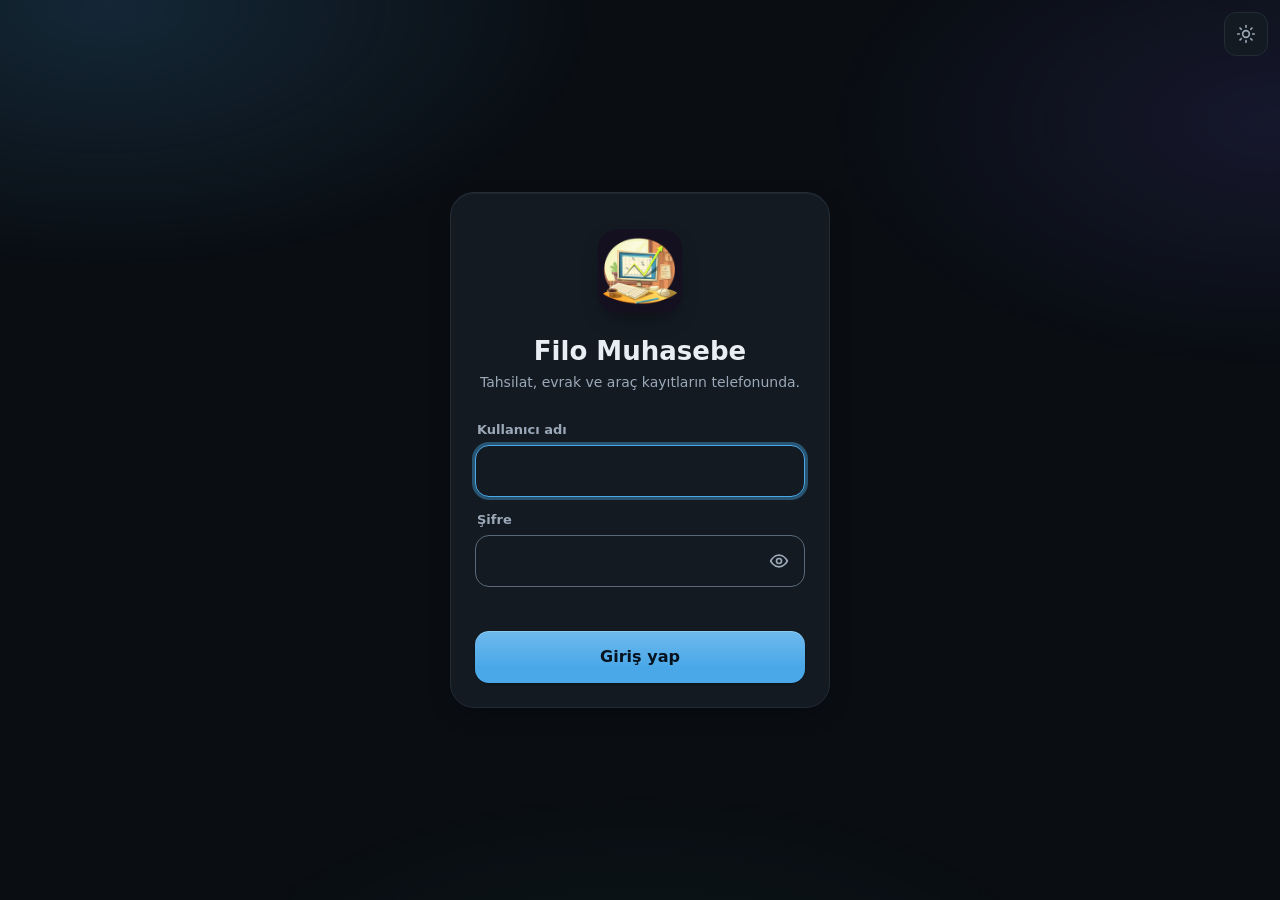
==== commit d60d320a: "v22: Ana Sayfa sadelesti, firma kartlari, arac belge kutulari, segment ve net duzeltmesi" ====
--- a/index.html
+++ b/index.html
@@ -56,7 +56,7 @@
 <div id="ana" class="ana" hidden>
   <header class="ust">
     <div class="ust-sol">
-      <img id="ust-logo" class="ust-logo" alt="" hidden>
+      <img id="ust-logo" class="ust-logo" alt="" src="[data-uri]" hidden>
       <h1 id="baslik">Filo Muhasebe</h1>
       <span id="donem" class="rozet" hidden></span>
     </div>
--- a/stil.css
+++ b/stil.css
@@ -90,14 +90,17 @@
 /* ---------- ana ---------- */
 .ana { max-width: 720px; margin: 0 auto; padding: calc(12px + var(--ust-bosluk)) 16px calc(32px + var(--alt-bosluk)); animation: belir .5s var(--egri) both; }
 .ust { display: flex; align-items: center; justify-content: space-between; padding: 8px 0 16px; }
-.ust-sol { display: flex; align-items: center; gap: 4px 12px; flex-wrap: wrap; min-width: 0; }
-.ust h1 { margin: 0; font-size: 24px; font-weight: 600; }
+.ust { gap: 10px; }
+.ust-sol { display: flex; align-items: center; gap: 4px 10px; flex-wrap: wrap; flex: 1 1 0; min-width: 0; }
+.ust-sol .ust-logo { height: 30px; max-width: 72px; }
+.ust h1 { margin: 0; font-size: clamp(19px, 5.8vw, 24px); font-weight: 600; line-height: 1.2; min-width: 0; overflow-wrap: anywhere; }
 .rozet { padding: 4px 10px; border-radius: 999px; font-size: 12px; font-weight: 700; color: var(--ana);
   background: var(--ana-acik); border: 1px solid color-mix(in srgb, var(--ana) 30%, transparent); }
-.ust-sag { display: flex; align-items: center; gap: 8px; }
-.canli { display: inline-flex; align-items: center; gap: 6px; min-width: 92px; font-size: 12px; font-weight: 600; color: var(--soluk); white-space: nowrap; font-variant-numeric: tabular-nums; }
+.ust-sag { display: flex; align-items: center; gap: 8px; flex: none; }
+.canli { display: inline-flex; align-items: center; gap: 6px; font-size: 12px; font-weight: 600; color: var(--soluk); white-space: nowrap; font-variant-numeric: tabular-nums; }
 .canli i { width: 8px; height: 8px; border-radius: 50%; background: var(--yesil); }
 .canli.kopuk i { background: var(--kirmizi); }
+.canli:not(.eski) b { position: absolute; width: 1px; height: 1px; overflow: hidden; clip-path: inset(50%); }   /* canlıyken yalnızca nokta; yazı bayatlayınca görünür */
 .ikon-btn { width: 44px; height: 44px; display: grid; place-items: center; border-radius: 12px; border: 1px solid var(--cizgi);
   background: var(--yuz); color: var(--soluk); transition: transform .15s, color .2s; }
 .ikon-btn:active { transform: scale(.92); color: var(--yazi); }
@@ -433,15 +436,15 @@
 
 /* birincil düğme: ışık çizgisi ve renkli gölge */
 .btn-ana { background-image: linear-gradient(180deg, rgba(255, 255, 255, .2), transparent 70%);
-  box-shadow: 0 10px 22px -10px color-mix(in srgb, var(--ana) 75%, transparent), inset 0 1px 0 rgba(255, 255, 255, .22);
+  box-shadow: 0 1px 2px rgba(0, 0, 0, .3), inset 0 1px 0 rgba(255, 255, 255, .22);
   transition: transform .55s var(--yay), background-color .2s, box-shadow .25s; }
-.btn-ana:active { transform: scale(.965); box-shadow: 0 4px 10px -6px color-mix(in srgb, var(--ana) 75%, transparent), inset 0 1px 0 rgba(255, 255, 255, .22); }
-.btn-ana.tehlike { box-shadow: 0 10px 22px -10px color-mix(in srgb, var(--kirmizi) 75%, transparent), inset 0 1px 0 rgba(255, 255, 255, .2); }
+.btn-ana:active { transform: scale(.965); }
+.btn-ana.tehlike { box-shadow: 0 1px 2px rgba(0, 0, 0, .3), inset 0 1px 0 rgba(255, 255, 255, .2); }
 .fab { background-image: linear-gradient(160deg, rgba(255, 255, 255, .24), transparent 60%);
-  box-shadow: 0 14px 28px -10px color-mix(in srgb, var(--ana) 80%, transparent), inset 0 1px 0 rgba(255, 255, 255, .25);
+  box-shadow: 0 4px 12px rgba(0, 0, 0, .35), inset 0 1px 0 rgba(255, 255, 255, .25);
   transition: transform .55s var(--yay); }
 .fab:active { transform: scale(.92) rotate(90deg); }
-.chip.secili { box-shadow: 0 8px 18px -10px var(--ana); }
+.chip.secili { box-shadow: 0 1px 2px rgba(0, 0, 0, .25); }
 
 /* basma geri bildirimi: yay ile bırakılır */
 .eylem, .ikon-btn { transition: transform .55s var(--yay), color .2s, border-color .2s, background-color .2s; }
@@ -460,23 +463,22 @@
 .nav-iz { position: absolute; z-index: 0; left: 0; top: 0; width: var(--w, 0px); height: var(--h, 0px); border-radius: 14px; pointer-events: none;
   transform: translate3d(var(--x, 0px), var(--y, 0px), 0);
   background: linear-gradient(180deg, color-mix(in srgb, var(--ana) 22%, transparent), var(--ana-acik));
-  box-shadow: inset 0 0 0 1px color-mix(in srgb, var(--ana) 30%, transparent), 0 8px 18px -10px var(--ana);
+  box-shadow: inset 0 0 0 1px color-mix(in srgb, var(--ana) 30%, transparent);
   transition: transform .55s var(--yay), width .4s var(--egri), height .3s var(--egri); }
 
 /* segment: seçim kutusu yay ile kayar (en fazla üç seçenekte) */
 .segment { position: relative; }
 .segment button { position: relative; z-index: 1; }
 .segment button.secili { background: transparent; color: var(--on-ana); }
-.segment:has(> button.secili):not(:has(> button:nth-child(4)))::before { content: ""; position: absolute; top: 4px; bottom: 4px; left: 4px; width: calc((100% - 24px) / 3); border-radius: 10px; pointer-events: none;
-  background: var(--ana); box-shadow: 0 8px 16px -10px var(--ana); transition: transform .5s var(--yay); }
+.segment:has(> button.secili):not(:has(> button:nth-child(4)))::before { content: ""; position: absolute; top: 4px; bottom: 4px; left: 4px; width: calc((100% - 8px - (var(--n, 3) - 1) * 8px) / var(--n, 3)); border-radius: 10px; pointer-events: none;
+  background: var(--ana); box-shadow: 0 1px 2px rgba(0, 0, 0, .25); transition: transform .5s var(--yay); }
 .segment:has(> button:nth-child(2).secili):not(:has(> button:nth-child(4)))::before { transform: translateX(calc(100% + 8px)); }
 .segment:has(> button:nth-child(3).secili):not(:has(> button:nth-child(4)))::before { transform: translateX(calc(200% + 16px)); }
 .segment:has(> button:nth-child(4)) button.secili { background: var(--ana); }
 
 /* canlı nokta ve ilerleme çubuğu */
-.canli i { box-shadow: 0 0 0 0 color-mix(in srgb, var(--yesil) 55%, transparent); animation: halka 2.6s ease-out infinite; }
+.canli i { box-shadow: none; }
 .canli.kopuk i { animation: none; }
-@keyframes halka { 0% { box-shadow: 0 0 0 0 color-mix(in srgb, var(--yesil) 55%, transparent); } 70%, 100% { box-shadow: 0 0 0 7px transparent; } }
 .bar i, .k-bar i { position: relative; overflow: hidden; }
 .bar i::after, .k-bar i::after { content: ""; position: absolute; inset: 0; background: linear-gradient(100deg, transparent 30%, rgba(255, 255, 255, .38) 50%, transparent 70%); transform: translateX(-100%); animation: parlat 1.1s .7s var(--egri) 1 both; }
 @keyframes parlat { to { transform: translateX(100%); } }
@@ -506,3 +508,67 @@
 .cek-gost.surukle { transition: none; }
 .cek-gost.yukle svg { animation: don .8s linear infinite; }
 
+
+/* ---------- v21: bölüm kutuları, araç çipleri, evrak satırları ---------- */
+.bolum-izgara { display: grid; grid-template-columns: repeat(3, minmax(0, 1fr)); gap: 10px; margin-bottom: 8px; }
+.bolum { position: relative; display: flex; flex-direction: column; align-items: center; justify-content: center; gap: 6px; min-height: 88px; padding: 12px 6px; border-radius: 16px;
+  border: 1px solid var(--cizgi); background: var(--yuz); color: var(--yazi); font-size: 13px; font-weight: 600; text-align: center; line-height: 1.2; overflow: hidden; transition: transform .15s var(--egri), border-color .2s; }
+.bolum:active { transform: scale(.96); border-color: var(--ana); }
+.bolum img { width: 40px; height: 40px; object-fit: contain; }
+.bolum-rozet { position: absolute; top: 6px; right: 8px; min-width: 20px; padding: 1px 6px; border-radius: 999px; background: var(--kirmizi); color: #fff; font-size: 11px; font-weight: 700; font-variant-numeric: tabular-nums; }
+.mc-sira { display: flex; flex-wrap: wrap; gap: 6px; margin-top: 8px; }
+.mc { padding: 2px 8px; border-radius: 999px; font-size: 12px; font-weight: 600; color: var(--soluk); background: var(--yuz2); white-space: nowrap; }
+.mc.odendi { color: var(--yesil); background: color-mix(in srgb, var(--yesil) 15%, transparent); }
+.mc.kismi { color: var(--kehribar); background: color-mix(in srgb, var(--kehribar) 15%, transparent); }
+.mc.bekliyor { color: var(--kirmizi); background: color-mix(in srgb, var(--kirmizi) 15%, transparent); }
+.belge-liste .ev-ad { overflow-wrap: anywhere; }
+.kucuk.yukleniyor-k { opacity: .55; pointer-events: none; }
+.alt-nav button span { max-width: 100%; overflow: hidden; text-overflow: ellipsis; }
+
+/* ---------- v22: bu ay özeti, firma kartları, belge kutuları ---------- */
+.d-eylem[hidden] { display: none; }
+.ozet.uc { grid-template-columns: repeat(3, minmax(0, 1fr)); gap: 8px; }
+.ozet.uc .ozet-kart { padding: 12px 10px; }
+.ozet.uc .ozet-kart small { font-size: 12px; margin-bottom: 2px; }
+.ozet.uc .ozet-kart strong { font-size: clamp(17px, 5.4vw, 21px); }
+
+.bu-ay { margin: 0 0 18px; padding: 16px; border-radius: 16px; background: var(--yuz); border: 1px solid var(--cizgi); }
+.bu-ay-ust { display: flex; align-items: baseline; justify-content: space-between; gap: 8px; margin-bottom: 12px; }
+.bu-ay-ust h3 { margin: 0; font-size: 16px; font-weight: 700; }
+.bu-ay-ust small { color: var(--soluk); font-size: 12px; }
+.bu-ay-satir { display: grid; grid-template-columns: minmax(0, .8fr) minmax(0, 1.1fr) minmax(0, 1.1fr); gap: 8px; }
+.bu-ay-satir small { display: block; color: var(--soluk); font-size: 12px; font-weight: 600; margin-bottom: 2px; }
+.bu-ay-satir strong { display: block; font-size: clamp(14px, 4.4vw, 18px); font-weight: 700; font-variant-numeric: tabular-nums; white-space: nowrap; color: var(--yazi); }
+.bu-ay-satir strong.yesil { color: var(--yesil); } .bu-ay-satir strong.kehribar { color: var(--kehribar); } .bu-ay-satir strong.kirmizi { color: var(--kirmizi); }
+.bu-ay-not { margin: 12px 0 0; padding-top: 10px; border-top: 1px solid var(--cizgi); color: var(--soluk); font-size: 12px; line-height: 1.45; }
+
+.bolum { min-height: 84px; gap: 3px; }
+.bolum small { color: var(--soluk); font-size: 11.5px; font-weight: 600; }
+.bolum img { width: 36px; height: 36px; }
+
+.firma-izgara { display: grid; grid-template-columns: repeat(2, minmax(0, 1fr)); gap: 10px; margin-bottom: 12px; }
+.firma-kart { display: flex; flex-direction: column; align-items: flex-start; gap: 4px; min-height: 96px; padding: 14px; border-radius: 16px; border: 1px solid var(--cizgi); background: var(--yuz); color: var(--yazi); text-align: left;
+  transition: transform .15s var(--egri), border-color .2s; }
+.firma-kart:active { transform: scale(.97); border-color: var(--ana); }
+.firma-kart b { font-size: 15px; font-weight: 700; line-height: 1.25; overflow-wrap: anywhere; }
+.firma-kart > span:not(.rozet) { color: var(--soluk); font-size: 13px; }
+.firma-kart .rozet { margin-top: auto; font-size: 11.5px; }
+.grup-bar { display: flex; align-items: center; gap: 10px; margin: 0 0 12px; }
+.grup-bar b { flex: 1; min-width: 0; font-size: 16px; overflow-wrap: anywhere; }
+.grup-bar span { color: var(--soluk); font-size: 13px; font-variant-numeric: tabular-nums; }
+.geri-grup { min-height: 44px; padding: 0 14px; border-radius: 999px; border: 1px solid var(--cizgi); background: var(--yuz); color: var(--ana); font-size: 13px; font-weight: 600; white-space: nowrap; }
+
+.belge-izgara { display: grid; grid-template-columns: repeat(2, minmax(0, 1fr)); gap: 6px; }
+.bk { display: flex; flex-direction: column; align-items: flex-start; gap: 1px; min-height: 64px; padding: 8px 12px; border-radius: 14px; border: 1px solid var(--cizgi); background: var(--yuz2); color: var(--yazi); text-align: left; font: inherit;
+  transition: transform .15s var(--egri), border-color .2s; }
+button.bk:active { transform: scale(.97); }
+.bk b { font-size: 13px; font-weight: 700; }
+.bk span { font-size: 15px; font-weight: 700; font-variant-numeric: tabular-nums; }
+.bk small { color: var(--soluk); font-size: 12px; }
+.bk.odendi { background: color-mix(in srgb, var(--yesil) 11%, transparent); border-color: color-mix(in srgb, var(--yesil) 40%, transparent); } .bk.odendi span { color: var(--yesil); }
+.bk.kismi { background: color-mix(in srgb, var(--kehribar) 12%, transparent); border-color: color-mix(in srgb, var(--kehribar) 45%, transparent); } .bk.kismi span { color: var(--kehribar); }
+.bk.bekliyor { background: color-mix(in srgb, var(--kirmizi) 12%, transparent); border-color: color-mix(in srgb, var(--kirmizi) 50%, transparent); } .bk.bekliyor span { color: var(--kirmizi); }
+.bk.yok span { color: var(--soluk); font-weight: 600; }
+.ipucu { margin: 8px 0 0; color: var(--soluk); font-size: 12px; }
+.d-baslik ~ .d-sec:first-of-type { margin-top: 4px; }
+.d-eylem { margin-top: 14px; }
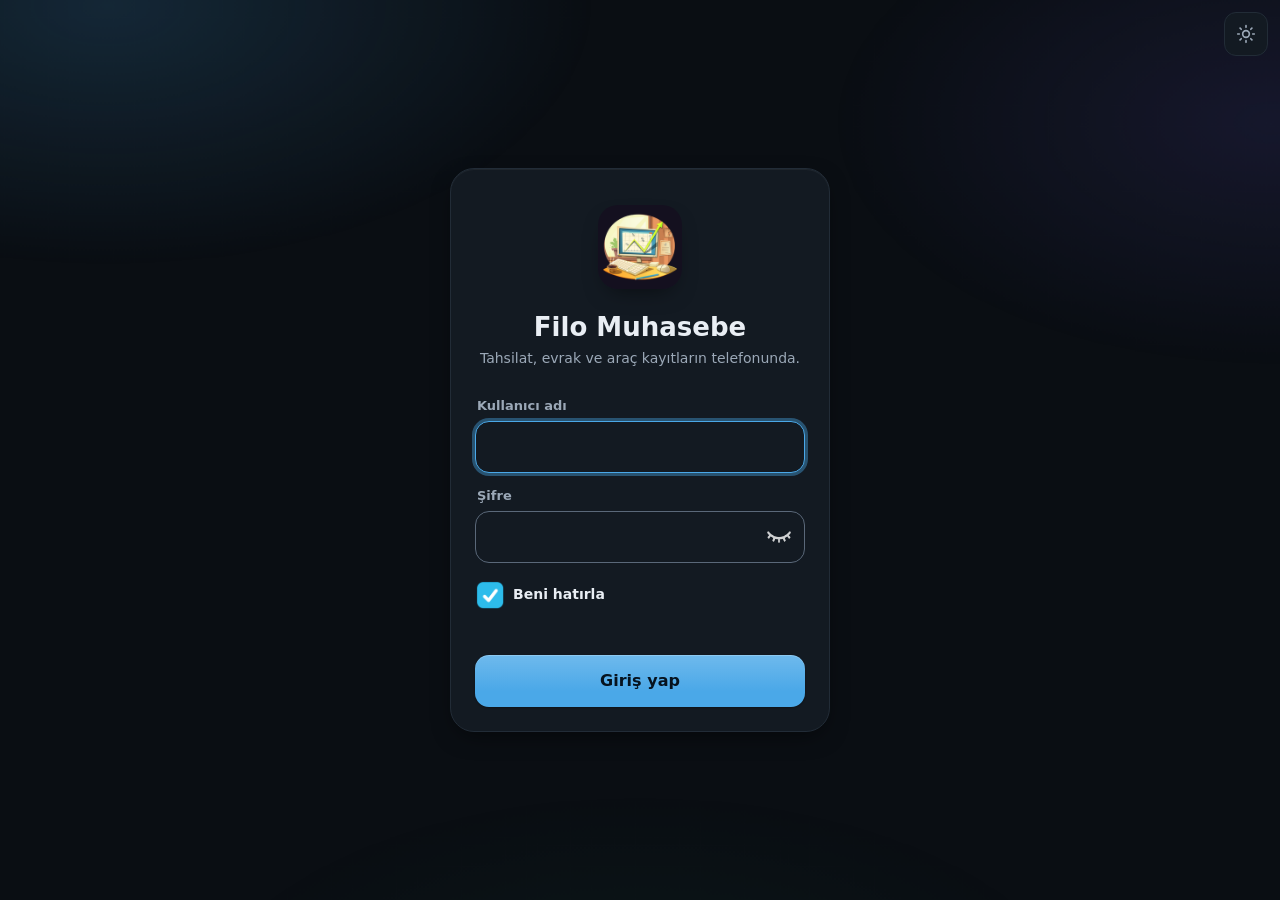
==== commit 45650a8e: "v27: giris ekraninda Beni hatirla (animasyonlu checkbox) ve masaustu goz ikonlari" ====
--- a/index.html
+++ b/index.html
@@ -43,11 +43,13 @@
       <div class="sifre-sar">
         <input id="g-pin" name="password" type="password" autocomplete="current-password" required aria-describedby="g-hata">
         <button type="button" id="g-goz" class="goz" aria-pressed="false" aria-label="Şifreyi göster">
-          <svg class="acik" viewBox="0 0 24 24" width="20" height="20" fill="none" stroke="currentColor" stroke-width="2" stroke-linecap="round" stroke-linejoin="round" aria-hidden="true"><path d="M2 12s3.6-7 10-7 10 7 10 7-3.6 7-10 7S2 12 2 12z"/><circle cx="12" cy="12" r="3"/></svg>
-          <svg class="kapali" viewBox="0 0 24 24" width="20" height="20" fill="none" stroke="currentColor" stroke-width="2" stroke-linecap="round" stroke-linejoin="round" aria-hidden="true"><path d="M3 3l18 18"/><path d="M10.6 5.1A10.6 10.6 0 0 1 12 5c6.4 0 10 7 10 7a17 17 0 0 1-3.2 4.2M6.6 6.6A16.6 16.6 0 0 0 2 12s3.6 7 10 7a9.8 9.8 0 0 0 4.1-.9"/><path d="M9.9 9.9a3 3 0 0 0 4.2 4.2"/></svg>
+          <img class="acik" src="anim/open_eye.png" alt="" width="24" height="24">
+          <img class="kapali" src="anim/close_eye.png" alt="" width="24" height="24">
         </button>
       </div>
     </div>
+    <div class="hatirla" style="--i:5"><button type="button" id="g-hatirla" class="anim-onay" role="checkbox" aria-checked="true">
+      <img src="anim/checkbox_13.png" alt="" width="30" height="30"><span>Beni hatırla</span></button></div>
     <p id="g-hata" class="hata" role="alert" style="--i:5"></p>
     <button class="btn-ana" type="submit" style="--i:6"><span>Giriş yap</span><i class="yukleniyor"></i></button>
   </form>
@@ -83,9 +85,9 @@
     <div id="ok-ogr">
     <section class="ozet vurgulu" aria-label="Özet">
       <div class="ozet-kart" data-tone="kehribar"><small>Kalan</small><strong id="o-kalan">0 ₺</strong></div>
-      <div class="ozet-kart" data-tone="mor"><small>Toplam ücret</small><strong id="o-ucret">0 ₺</strong></div>
-      <div class="ozet-kart" data-tone="yesil"><small>Tahsil edilen</small><strong id="o-odenen">0 ₺</strong></div>
-      <div class="ozet-kart" data-tone="mavi"><small>Tahsilat oranı</small><strong id="o-oran">%0</strong>
+      <div class="ozet-kart" data-tone="mor"><small>Dönem Ücreti</small><strong id="o-ucret">0 ₺</strong></div>
+      <div class="ozet-kart" data-tone="yesil"><small>Tahsil Edilen</small><strong id="o-odenen">0 ₺</strong></div>
+      <div class="ozet-kart" data-tone="mavi"><small>Tahsilat Oranı</small><strong id="o-oran">%0</strong>
         <span class="bar"><i id="o-bar"></i></span></div>
     </section>
     <div class="arama">
--- a/stil.css
+++ b/stil.css
@@ -56,7 +56,14 @@
 .sifre-sar input { padding-right: 56px; }
 .goz { position: absolute; right: 4px; top: 4px; width: 44px; height: 44px; display: grid; place-items: center; border: 0; border-radius: 12px; background: transparent; color: var(--soluk); transition: color .2s, transform .15s var(--egri); }
 .goz:active { transform: scale(.9); } .goz[aria-pressed=true] { color: var(--ana); }
-.goz .kapali, .goz[aria-pressed=true] .acik { display: none; } .goz[aria-pressed=true] .kapali { display: block; }
+.goz img { width: 24px; height: 24px; opacity: .8; transition: opacity .2s; } .goz[aria-pressed=true] img { opacity: 1; }
+html[data-tema=acik] .goz img { filter: invert(1); }   /* masaüstü PNG'leri beyazdır; açık temada koyulaştırılır */
+.goz .acik, .goz[aria-pressed=true] .kapali { display: none; } .goz[aria-pressed=true] .acik { display: block; }
+.hatirla { margin: -4px 0 8px; text-align: left; }
+.anim-onay { display: inline-flex; align-items: center; gap: 8px; min-height: 44px; padding: 0 8px 0 0; border: 0; background: transparent; color: var(--soluk); font: inherit; font-size: 14px; font-weight: 600; cursor: pointer; -webkit-tap-highlight-color: transparent; }
+.anim-onay img { width: 30px; height: 30px; flex: none; }
+.anim-onay[aria-checked=true] { color: var(--yazi, inherit); }
+.anim-onay:focus-visible { outline: 2px solid var(--ana); outline-offset: 2px; border-radius: 8px; }
 .goz:focus-visible, .tema-btn:focus-visible, .eylem:focus-visible, .segment button:focus-visible, .alt-nav button:focus-visible, .hizli button:focus-visible,
 .daha:focus-visible, .fab:focus-visible, .btn-tehlike:focus-visible, .geri:focus-visible, .kucuk:focus-visible, .ay-sec:focus-visible, .tutamac:focus-visible { outline: 2px solid var(--ana); outline-offset: 2px; }
 .ust-logo { flex: none; height: 36px; width: auto; max-width: 96px; object-fit: contain; background: transparent; }
@@ -523,7 +530,12 @@
 .mc.bekliyor { color: var(--kirmizi); background: color-mix(in srgb, var(--kirmizi) 15%, transparent); }
 .belge-liste .ev-ad { overflow-wrap: anywhere; }
 .kucuk.yukleniyor-k { opacity: .55; pointer-events: none; }
-.alt-nav button span { max-width: 100%; overflow: hidden; text-overflow: ellipsis; }
+.alt-nav button span { max-width: 100%; overflow: hidden; text-overflow: ellipsis; white-space: normal; text-align: center; line-height: 1.15; overflow-wrap: anywhere; }
+.bu-ay-ust { align-items: center; gap: 8px; }
+.bu-ay-sec { flex: 1; min-width: 0; height: 44px; padding: 0 10px; border-radius: 12px; border: 1px solid var(--kenar); background: var(--yuz2); color: var(--yazi); font-size: 16px; font-weight: 700; }
+.bu-ay-sec.yil { flex: 0 0 92px; }
+.b-grup:disabled { opacity: .35; cursor: default; }
+.bu-ay-sec:focus-visible { outline: 2px solid var(--ana); outline-offset: 2px; }
 
 /* ---------- v22: bu ay özeti, firma kartları, belge kutuları ---------- */
 .d-eylem[hidden] { display: none; }
@@ -536,9 +548,11 @@
 .bu-ay-ust { display: flex; align-items: baseline; justify-content: space-between; gap: 8px; margin-bottom: 12px; }
 .bu-ay-ust h3 { margin: 0; font-size: 16px; font-weight: 700; }
 .bu-ay-ust small { color: var(--soluk); font-size: 12px; }
-.bu-ay-satir { display: grid; grid-template-columns: minmax(0, .8fr) minmax(0, 1.1fr) minmax(0, 1.1fr); gap: 8px; }
-.bu-ay-satir small { display: block; color: var(--soluk); font-size: 12px; font-weight: 600; margin-bottom: 2px; }
-.bu-ay-satir strong { display: block; font-size: clamp(14px, 4.4vw, 18px); font-weight: 700; font-variant-numeric: tabular-nums; white-space: nowrap; color: var(--yazi); }
+.bu-ay-satir { display: grid; grid-template-columns: minmax(0, 1fr); gap: 6px; }
+.bu-ay-satir > div { display: flex; align-items: baseline; justify-content: space-between; gap: 12px; }
+.bu-ay-satir small { display: block; color: var(--soluk); font-size: 13px; font-weight: 600; margin-bottom: 0; }
+.bu-ay-satir strong { display: block; font-size: 20px; font-weight: 700; font-variant-numeric: tabular-nums; white-space: nowrap; color: var(--yazi); }
+.d-ipucu { margin-left: 8px; font-size: 12px; font-weight: 500; color: var(--soluk); }
 .bu-ay-satir strong.yesil { color: var(--yesil); } .bu-ay-satir strong.kehribar { color: var(--kehribar); } .bu-ay-satir strong.kirmizi { color: var(--kirmizi); }
 .bu-ay-not { margin: 12px 0 0; padding-top: 10px; border-top: 1px solid var(--cizgi); color: var(--soluk); font-size: 12px; line-height: 1.45; }
 
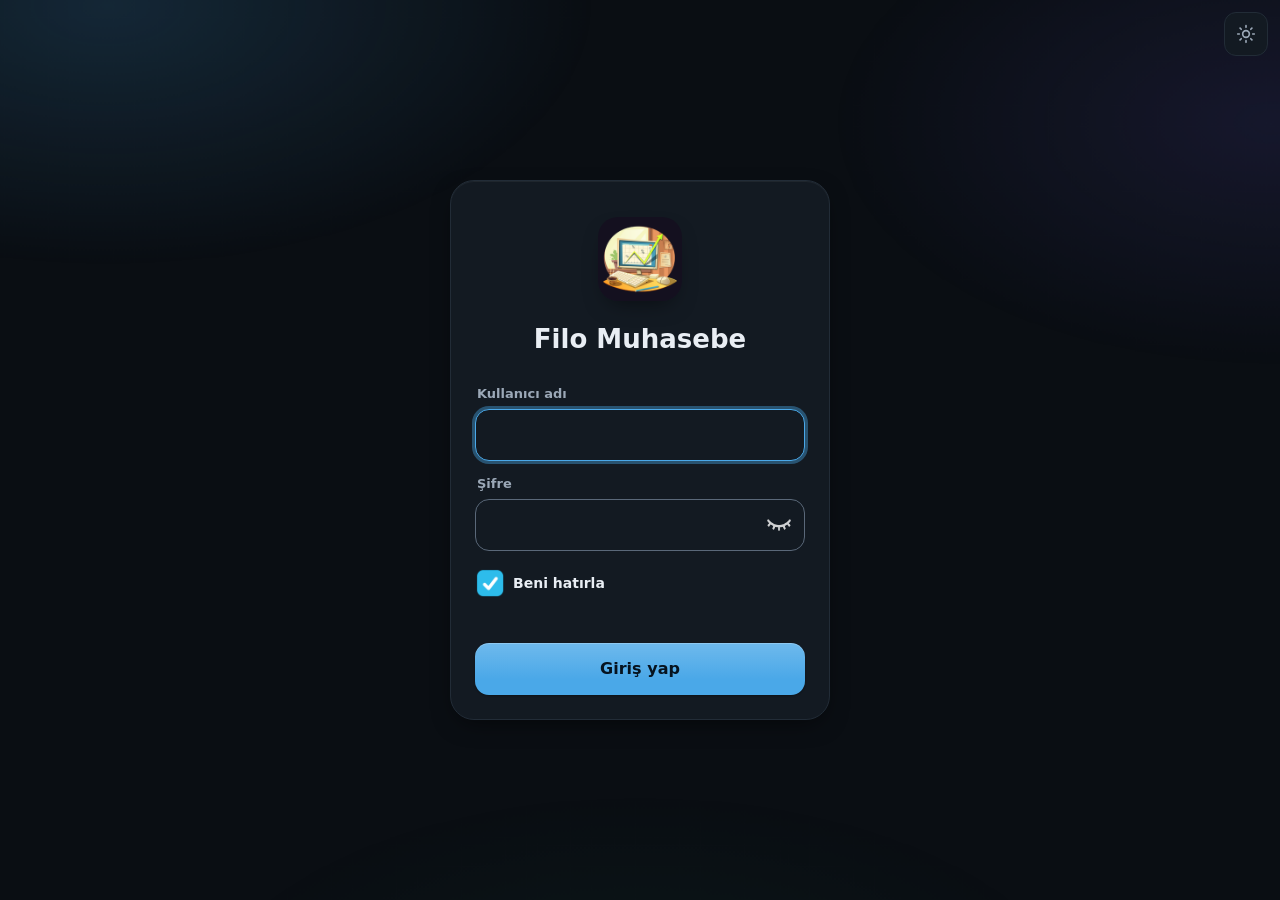
==== commit 74bfb1dc: "v28: giris aciklamasi kaldirildi, Beni hatirla oturumu gercekten yonetiyor" ====
--- a/index.html
+++ b/index.html
@@ -35,7 +35,7 @@
   <form id="giris-form" class="giris-kart" autocomplete="on">
     <div id="g-marka" class="marka"><img id="g-logo" src="ikon-192.png" alt="" width="84" height="84"></div>
     <h1 id="g-baslik" style="--i:1">Filo Muhasebe</h1>
-    <p id="g-alt" class="alt" style="--i:2">Tahsilat, evrak ve araç kayıtların telefonunda.</p>
+    <p id="g-alt" class="alt" style="--i:2"></p>
     <label class="alan" style="--i:3"><span>Kullanıcı adı</span>
       <input id="g-kullanici" name="username" autocomplete="username" autocapitalize="words" required aria-describedby="g-hata">
     </label>
